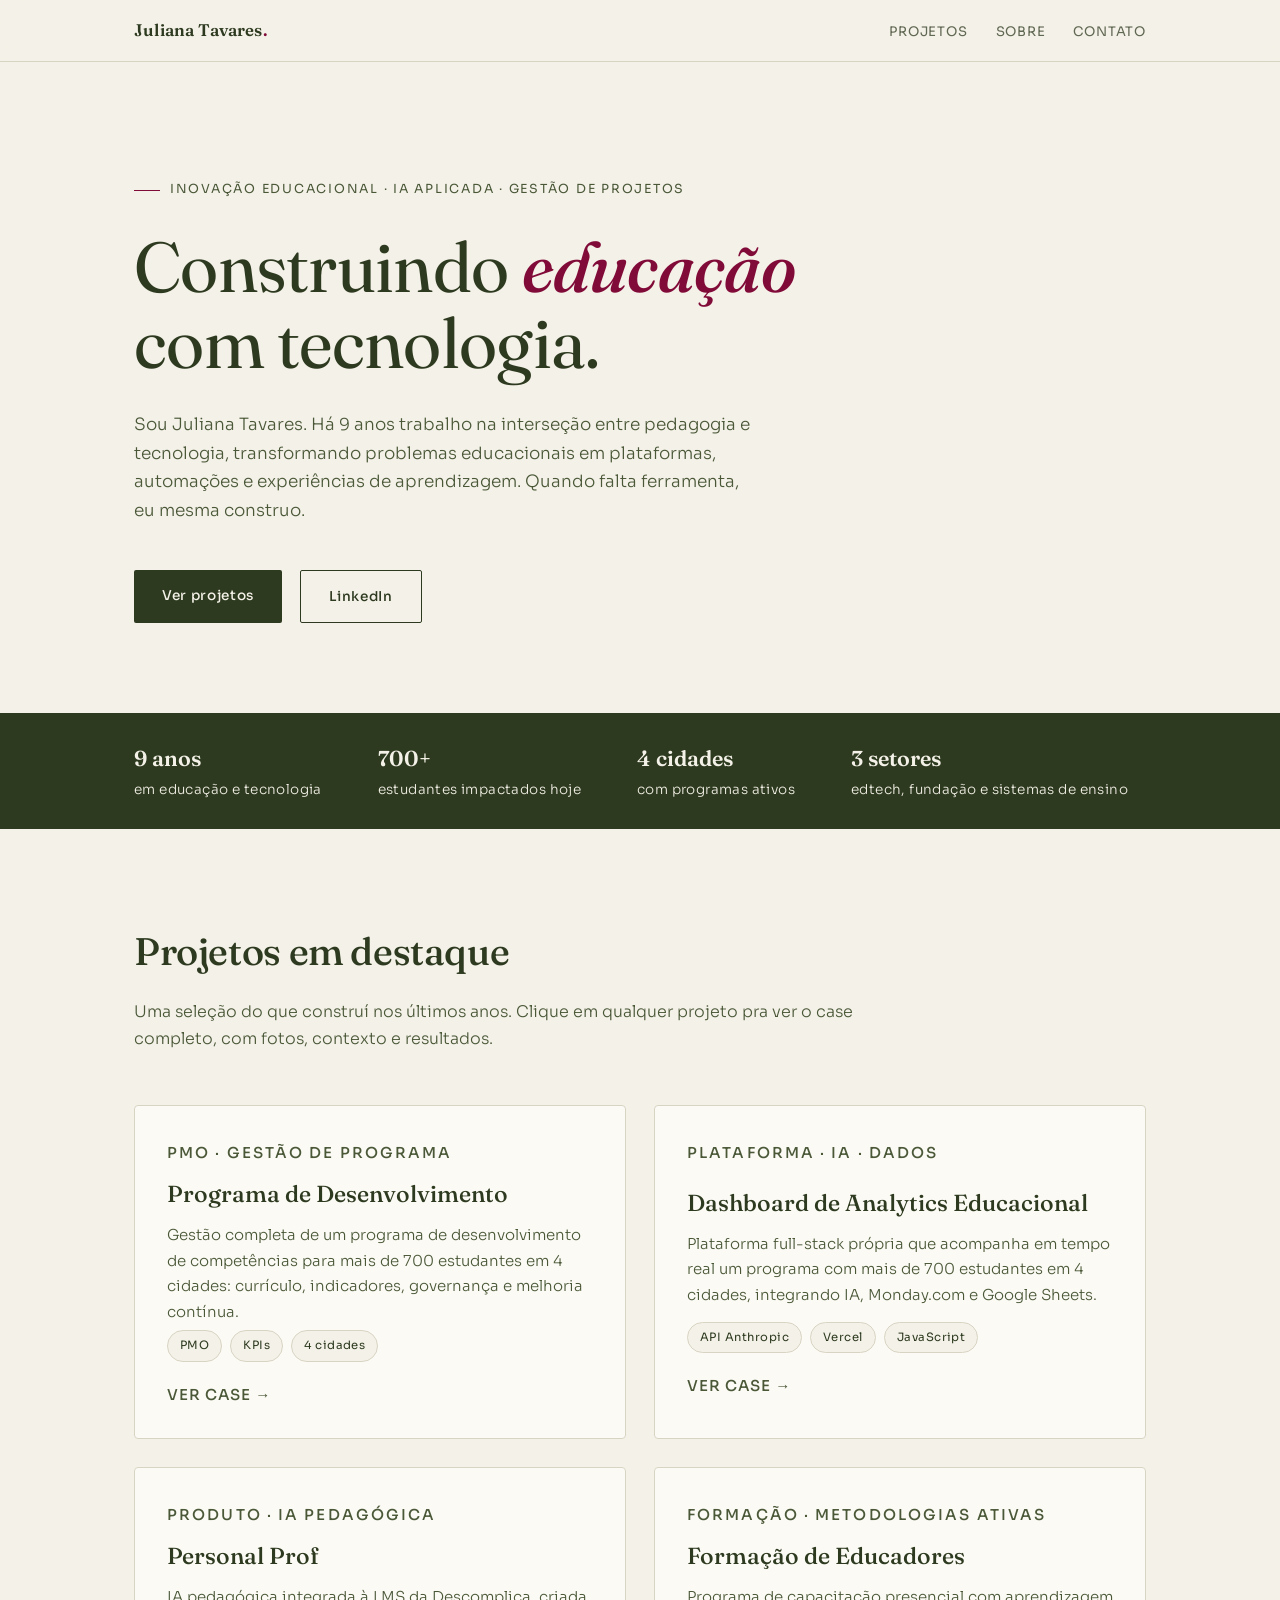
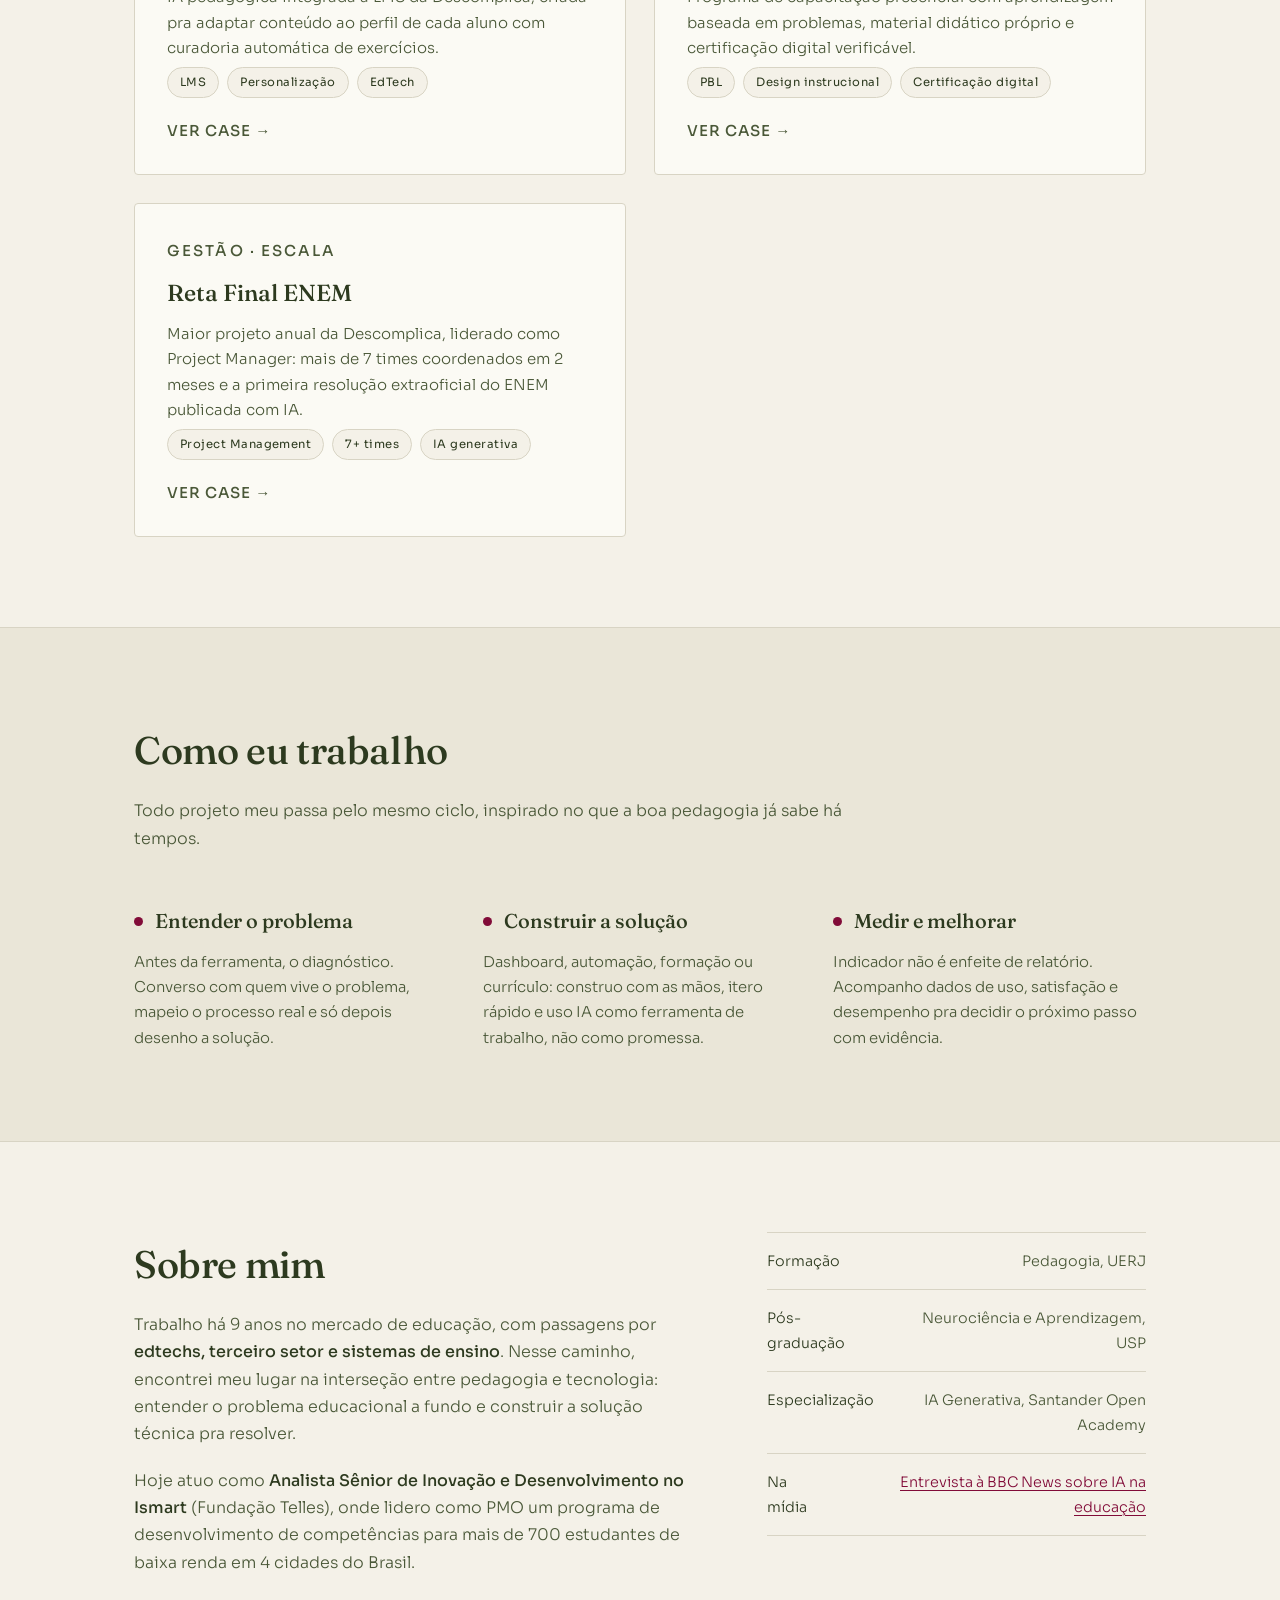
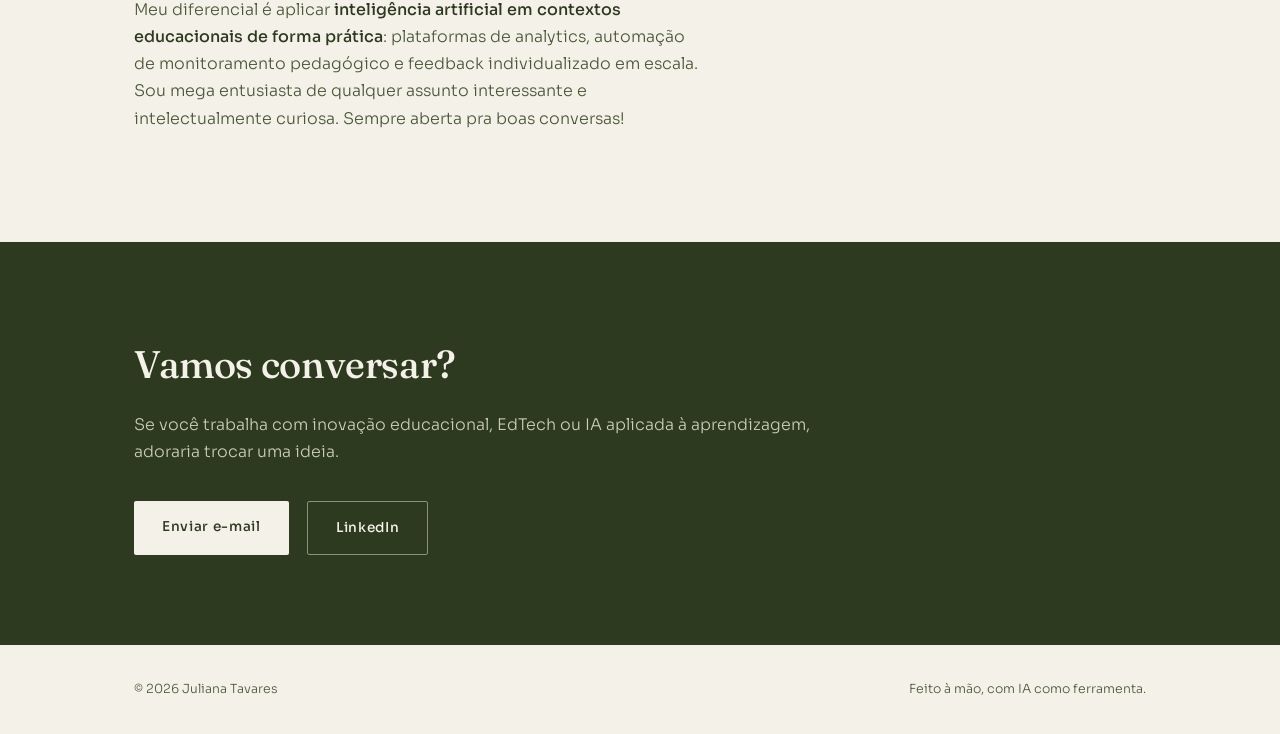
==== index.html @ 23bf73a3 "Create index.html" ====
<!DOCTYPE html>
<html lang="pt-BR">
<head>
<meta charset="UTF-8">
<meta name="viewport" content="width=device-width, initial-scale=1.0">
<title>Juliana Tavares · Construindo educação com tecnologia</title>
<meta name="description" content="Portfólio de Juliana Tavares: inovação educacional, IA aplicada à educação, gestão de projetos e plataformas de aprendizagem.">
<link rel="preconnect" href="https://fonts.googleapis.com">
<link rel="preconnect" href="https://fonts.gstatic.com" crossorigin>
<link href="https://fonts.googleapis.com/css2?family=Fraunces:ital,opsz,wght@0,9..144,300..700;1,9..144,300..700&family=Sora:wght@300;400;500;600&display=swap" rel="stylesheet">
<link rel="stylesheet" href="styles.css">
</head>
<body>

<nav>
  <div class="nav-inner">
    <a class="marca" href="index.html">Juliana Tavares<span>.</span></a>
    <ul class="nav-links">
      <li><a href="projetos.html">Projetos</a></li>
      <li><a href="#sobre">Sobre</a></li>
      <li><a href="#contato">Contato</a></li>
    </ul>
  </div>
</nav>

<header class="hero" id="topo">
  <div class="wrap">
    <p class="eyebrow">Inovação educacional · IA aplicada · Gestão de projetos</p>
    <h1>Construindo <em>educação</em> com tecnologia.</h1>
    <p class="hero-sub">Sou Juliana Tavares. Há 9 anos trabalho na interseção entre pedagogia e tecnologia, transformando problemas educacionais em plataformas, automações e experiências de aprendizagem. Quando falta ferramenta, eu mesma construo.</p>
    <div class="hero-acoes">
      <a class="botao botao-cheio" href="projetos.html">Ver projetos</a>
      <a class="botao botao-borda" href="https://www.linkedin.com/in/julianasousax" target="_blank" rel="noopener">LinkedIn</a>
    </div>
  </div>
</header>

<div class="faixa">
  <div class="faixa-itens">
    <div class="faixa-item"><strong>9 anos</strong>em educação e tecnologia</div>
    <div class="faixa-item"><strong>700+</strong>estudantes impactados hoje</div>
    <div class="faixa-item"><strong>4 cidades</strong>com programas ativos</div>
    <div class="faixa-item"><strong>3 setores</strong>edtech, fundação e sistemas de ensino</div>
  </div>
</div>

<section id="projetos">
  <div class="wrap">
    <h2 class="sec-titulo">Projetos em destaque</h2>
    <p class="sec-sub">Uma seleção do que construí nos últimos anos. Clique em qualquer projeto pra ver o case completo, com fotos, contexto e resultados.</p>

    <div class="projetos">

      <a class="projeto" href="projeto-pdeb.html">
        <p class="projeto-tag">PMO · Gestão de programa</p>
        <h3>Programa de Desenvolvimento</h3>
        <p>Gestão completa de um programa de desenvolvimento de competências para mais de 700 estudantes em 4 cidades: currículo, indicadores, governança e melhoria contínua.</p>
        <div class="projeto-meta">
          <span class="chip">PMO</span><span class="chip">KPIs</span><span class="chip">4 cidades</span>
        </div>
        <p class="ver-case">Ver case</p>
      </a>

      <a class="projeto" href="projeto-dashboard.html">
        <p class="projeto-tag">Plataforma · IA · Dados</p>
        <h3>Dashboard de Analytics Educacional</h3>
        <p>Plataforma full-stack própria que acompanha em tempo real um programa com mais de 700 estudantes em 4 cidades, integrando IA, Monday.com e Google Sheets.</p>
        <div class="projeto-meta">
          <span class="chip">API Anthropic</span><span class="chip">Vercel</span><span class="chip">JavaScript</span>
        </div>
        <p class="ver-case">Ver case</p>
      </a>

      <a class="projeto" href="projeto-personal-prof.html">
        <p class="projeto-tag">Produto · IA pedagógica</p>
        <h3>Personal Prof</h3>
        <p>IA pedagógica integrada à LMS da Descomplica, criada pra adaptar conteúdo ao perfil de cada aluno com curadoria automática de exercícios.</p>
        <div class="projeto-meta">
          <span class="chip">LMS</span><span class="chip">Personalização</span><span class="chip">EdTech</span>
        </div>
        <p class="ver-case">Ver case</p>
      </a>

      <a class="projeto" href="projeto-formacao.html">
        <p class="projeto-tag">Formação · Metodologias ativas</p>
        <h3>Formação de Educadores</h3>
        <p>Programa de capacitação presencial com aprendizagem baseada em problemas, material didático próprio e certificação digital verificável.</p>
        <div class="projeto-meta">
          <span class="chip">PBL</span><span class="chip">Design instrucional</span><span class="chip">Certificação digital</span>
        </div>
        <p class="ver-case">Ver case</p>
      </a>

      <a class="projeto" href="projeto-reta-final.html">
        <p class="projeto-tag">Gestão · Escala</p>
        <h3>Reta Final ENEM</h3>
        <p>Maior projeto anual da Descomplica, liderado como Project Manager: mais de 7 times coordenados em 2 meses e a primeira resolução extraoficial do ENEM publicada com IA.</p>
        <div class="projeto-meta">
          <span class="chip">Project Management</span><span class="chip">7+ times</span><span class="chip">IA generativa</span>
        </div>
        <p class="ver-case">Ver case</p>
      </a>

    </div>
  </div>
</section>

<section class="ciclo">
  <div class="wrap">
    <h2 class="sec-titulo">Como eu trabalho</h2>
    <p class="sec-sub">Todo projeto meu passa pelo mesmo ciclo, inspirado no que a boa pedagogia já sabe há tempos.</p>
    <div class="ciclo-grid">
      <div class="ciclo-item">
        <h3>Entender o problema</h3>
        <p>Antes da ferramenta, o diagnóstico. Converso com quem vive o problema, mapeio o processo real e só depois desenho a solução.</p>
      </div>
      <div class="ciclo-item">
        <h3>Construir a solução</h3>
        <p>Dashboard, automação, formação ou currículo: construo com as mãos, itero rápido e uso IA como ferramenta de trabalho, não como promessa.</p>
      </div>
      <div class="ciclo-item">
        <h3>Medir e melhorar</h3>
        <p>Indicador não é enfeite de relatório. Acompanho dados de uso, satisfação e desempenho pra decidir o próximo passo com evidência.</p>
      </div>
    </div>
  </div>
</section>

<section id="sobre">
  <div class="wrap">
    <div class="sobre-grid">
      <div class="sobre-texto">
        <h2 class="sec-titulo">Sobre mim</h2>
        <p>Trabalho há 9 anos no mercado de educação, com passagens por <strong>edtechs, terceiro setor e sistemas de ensino</strong>. Nesse caminho, encontrei meu lugar na interseção entre pedagogia e tecnologia: entender o problema educacional a fundo e construir a solução técnica pra resolver.</p>
        <p>Hoje atuo como <strong>Analista Sênior de Inovação e Desenvolvimento no Ismart</strong> (Fundação Telles), onde lidero como PMO um programa de desenvolvimento de competências para mais de 700 estudantes de baixa renda em 4 cidades do Brasil.</p>
        <p>Meu diferencial é aplicar <strong>inteligência artificial em contextos educacionais de forma prática</strong>: plataformas de analytics, automação de monitoramento pedagógico e feedback individualizado em escala. Sou mega entusiasta de qualquer assunto interessante e intelectualmente curiosa. Sempre aberta pra boas conversas!</p>
      </div>
      <ul class="sobre-lista">
        <li><span>Formação</span><span>Pedagogia, UERJ</span></li>
        <li><span>Pós-graduação</span><span>Neurociência e Aprendizagem, USP</span></li>
        <li><span>Especialização</span><span>IA Generativa, Santander Open Academy</span></li>
        <li><span>Na mídia</span><span><a href="https://www.bbc.com/portuguese/articles/c1d0p2p91ppo" target="_blank" rel="noopener">Entrevista à BBC News sobre IA na educação</a></span></li>
      </ul>
    </div>
  </div>
</section>

<section class="contato" id="contato">
  <div class="wrap">
    <h2 class="sec-titulo">Vamos conversar?</h2>
    <p class="sec-sub">Se você trabalha com inovação educacional, EdTech ou IA aplicada à aprendizagem, adoraria trocar uma ideia.</p>
    <div class="contato-links">
      <a class="botao botao-cheio" href="mailto:ju.gtsousa@gmail.com">Enviar e-mail</a>
      <a class="botao botao-borda" href="https://www.linkedin.com/in/julianasousax" target="_blank" rel="noopener">LinkedIn</a>
    </div>
  </div>
</section>

<footer>
  <div class="wrap">
    <span>© 2026 Juliana Tavares</span>
    <span>Feito à mão, com IA como ferramenta.</span>
  </div>
</footer>

</body>
</html>
---- styles.css ----
:root{
  --musgo:#2D3A1F;
  --musgo-medio:#4A5838;
  --creme:#F4F1E8;
  --creme-escuro:#EAE6D8;
  --vinho:#810B38;
  --card:#FBFAF4;
  --linha:#D8D4C4;
}
*{margin:0;padding:0;box-sizing:border-box}
html{scroll-behavior:smooth}
@media (prefers-reduced-motion: reduce){
  html{scroll-behavior:auto}
  *,*::before,*::after{animation:none!important;transition:none!important}
}
body{
  background:var(--creme);
  color:var(--musgo);
  font-family:'Sora',sans-serif;
  font-weight:300;
  line-height:1.7;
  font-size:1rem;
}
::selection{background:var(--musgo);color:var(--creme)}
a{color:inherit}
a:focus-visible,button:focus-visible{outline:2px solid var(--vinho);outline-offset:3px;border-radius:2px}
.wrap{max-width:1060px;margin:0 auto;padding:0 24px}

/* ---------- NAV ---------- */
nav{
  position:sticky;top:0;z-index:10;
  background:color-mix(in srgb, var(--creme) 88%, transparent);
  backdrop-filter:blur(8px);
  border-bottom:1px solid var(--linha);
}
.nav-inner{display:flex;justify-content:space-between;align-items:center;padding:16px 24px;max-width:1060px;margin:0 auto}
.marca{font-family:'Fraunces',serif;font-weight:600;font-size:1.05rem;text-decoration:none;letter-spacing:.01em}
.marca span{color:var(--vinho)}
.nav-links{display:flex;gap:28px;list-style:none}
.nav-links a{text-decoration:none;font-size:.82rem;font-weight:400;letter-spacing:.06em;text-transform:uppercase;opacity:.75;transition:opacity .2s}
.nav-links a:hover,.nav-links a[aria-current]{opacity:1}
@media(max-width:640px){.nav-links{gap:16px}.nav-links a{font-size:.72rem}}

/* ---------- HERO ---------- */
header.hero{padding:110px 0 90px}
header.hero-curto{padding:80px 0 60px}
.eyebrow{
  display:inline-flex;align-items:center;gap:10px;
  font-size:.78rem;letter-spacing:.14em;text-transform:uppercase;font-weight:400;
  margin-bottom:28px;color:var(--musgo-medio);
}
.eyebrow::before{content:"";width:26px;height:1px;background:var(--vinho)}
h1{
  font-family:'Fraunces',serif;
  font-weight:400;
  font-size:clamp(2.4rem,6vw,4.4rem);
  line-height:1.08;
  letter-spacing:-.01em;
  max-width:16ch;
}
h1 em{font-style:italic;font-weight:500;color:var(--vinho)}
h1.titulo-pagina{font-size:clamp(2rem,5vw,3.4rem)}
.hero-sub{margin-top:30px;max-width:52ch;font-size:1.06rem;color:var(--musgo-medio)}
.hero-acoes{margin-top:44px;display:flex;gap:18px;flex-wrap:wrap}
.botao{
  display:inline-block;text-decoration:none;
  font-size:.85rem;font-weight:500;letter-spacing:.05em;
  padding:14px 28px;border-radius:2px;
  transition:transform .18s ease, background .18s ease;
}
.botao:hover{transform:translateY(-2px)}
.botao-cheio{background:var(--musgo);color:var(--creme)}
.botao-cheio:hover{background:#38471f}
.botao-borda{border:1px solid var(--musgo);color:var(--musgo)}
.botao-borda:hover{background:var(--creme-escuro)}

/* ---------- FAIXA ---------- */
.faixa{background:var(--musgo);color:var(--creme);padding:20px 0;overflow:hidden}
.faixa-itens{display:flex;flex-wrap:wrap;justify-content:space-between;max-width:1060px;margin:0 auto;padding:0 24px}
.faixa-item{padding:8px 18px 8px 0;font-size:.85rem;letter-spacing:.03em}
.faixa-item strong{font-family:'Fraunces',serif;font-weight:600;font-size:1.35rem;display:block;letter-spacing:0}

/* ---------- SEÇÕES ---------- */
section{padding:90px 0}
.sec-titulo{
  font-family:'Fraunces',serif;font-weight:500;
  font-size:clamp(1.7rem,3.5vw,2.4rem);
  margin-bottom:14px;letter-spacing:-.01em;
}
.sec-sub{color:var(--musgo-medio);max-width:60ch;margin-bottom:52px}

/* ---------- CARDS DE PROJETO ---------- */
.projetos{display:grid;grid-template-columns:1fr 1fr;gap:28px}
@media(max-width:800px){.projetos{grid-template-columns:1fr}}
a.projeto{text-decoration:none}
.projeto{
  background:var(--card);
  border:1px solid var(--linha);
  border-radius:4px;
  padding:34px 32px 30px;
  display:flex;flex-direction:column;
  transition:transform .18s ease, box-shadow .18s ease;
}
.projeto:hover{transform:translateY(-4px);box-shadow:0 14px 34px rgba(45,58,31,.10)}
.projeto-tag{font-size:.7rem;letter-spacing:.14em;text-transform:uppercase;font-weight:500;color:var(--vinho);margin-bottom:14px}
.projeto h3{font-family:'Fraunces',serif;font-weight:500;font-size:1.45rem;line-height:1.25;margin-bottom:14px}
.projeto p{font-size:.94rem;color:var(--musgo-medio);flex-grow:1}
.projeto-foto{
  margin:22px -32px;
  background:var(--creme-escuro);
  border-top:1px solid var(--linha);
  border-bottom:1px solid var(--linha);
  aspect-ratio:16/8.5;
  display:flex;align-items:center;justify-content:center;
  font-size:.78rem;color:var(--musgo-medio);letter-spacing:.05em;
  overflow:hidden;
}
.projeto-foto img{width:100%;height:100%;object-fit:cover;display:block}
.projeto-meta{display:flex;flex-wrap:wrap;gap:8px;margin-top:6px}
.chip{
  font-size:.72rem;font-weight:400;letter-spacing:.04em;
  border:1px solid var(--linha);
  padding:5px 12px;border-radius:100px;
  background:var(--creme);
}
.ver-case{
  margin-top:20px;font-size:.82rem;font-weight:500;letter-spacing:.06em;
  text-transform:uppercase;color:var(--vinho);
}
.ver-case::after{content:" →"}

/* ---------- PÁGINA DE PROJETO (CASE) ---------- */
.case-meta{
  display:flex;flex-wrap:wrap;gap:0;
  border-top:1px solid var(--linha);border-bottom:1px solid var(--linha);
  margin-top:48px;
}
.case-meta div{
  flex:1;min-width:180px;padding:20px 24px 20px 0;
  font-size:.9rem;color:var(--musgo-medio);
}
.case-meta div strong{
  display:block;font-size:.7rem;letter-spacing:.14em;text-transform:uppercase;
  color:var(--vinho);font-weight:500;margin-bottom:6px;
}
.case-corpo{padding:70px 0}
.case-secao{margin-bottom:64px}
.case-secao h2{
  font-family:'Fraunces',serif;font-weight:500;font-size:1.6rem;
  margin-bottom:18px;display:flex;align-items:baseline;gap:14px;
}
.case-secao h2::before{
  content:"";width:9px;height:9px;border-radius:50%;
  background:var(--vinho);flex-shrink:0;transform:translateY(-3px);
}
.case-secao p{max-width:68ch;color:var(--musgo-medio);margin-bottom:16px}
.case-secao p strong{color:var(--musgo);font-weight:500}
.case-secao ul{max-width:68ch;color:var(--musgo-medio);padding-left:22px;margin-bottom:16px}
.case-secao li{margin-bottom:8px}

.galeria{display:grid;grid-template-columns:1fr 1fr;gap:20px;margin:28px 0 8px}
@media(max-width:700px){.galeria{grid-template-columns:1fr}}
.galeria-cheia{grid-template-columns:1fr}
.foto{
  background:var(--creme-escuro);
  border:1px solid var(--linha);border-radius:4px;
  aspect-ratio:16/9;
  display:flex;align-items:center;justify-content:center;
  font-size:.78rem;color:var(--musgo-medio);letter-spacing:.05em;
  overflow:hidden;
}
.foto img{width:100%;height:100%;object-fit:cover;display:block}
.legenda{font-size:.8rem;color:var(--musgo-medio);margin-top:-2px;margin-bottom:24px}

.resultados{display:grid;grid-template-columns:repeat(auto-fit,minmax(180px,1fr));gap:20px;margin-top:28px}
.resultado{
  background:var(--card);border:1px solid var(--linha);border-radius:4px;
  padding:24px;
}
.resultado strong{
  font-family:'Fraunces',serif;font-weight:600;font-size:1.8rem;
  display:block;line-height:1.1;margin-bottom:8px;color:var(--musgo);
}
.resultado span{font-size:.84rem;color:var(--musgo-medio)}

.proximo{
  border-top:1px solid var(--linha);
  padding:50px 0 80px;
}
.proximo a{
  text-decoration:none;display:block;max-width:1060px;margin:0 auto;padding:0 24px;
}
.proximo .rotulo{display:block;font-size:.72rem;letter-spacing:.14em;text-transform:uppercase;color:var(--vinho);font-weight:500}
.proximo .nome{
  font-family:'Fraunces',serif;font-weight:500;
  font-size:clamp(1.5rem,3.5vw,2.3rem);margin-top:8px;
  transition:transform .18s ease;display:inline-block;
}
.proximo a:hover .nome{transform:translateX(8px)}
.proximo .nome::after{content:" →";color:var(--vinho)}

/* ---------- SOBRE / CONTATO / FOOTER ---------- */
.ciclo{background:var(--creme-escuro);border-top:1px solid var(--linha);border-bottom:1px solid var(--linha)}
.ciclo-grid{display:grid;grid-template-columns:1fr 1fr 1fr;gap:36px}
@media(max-width:800px){.ciclo-grid{grid-template-columns:1fr}}
.ciclo-item h3{
  font-family:'Fraunces',serif;font-weight:500;font-size:1.25rem;margin-bottom:12px;
  display:flex;align-items:baseline;gap:12px;
}
.ciclo-item h3::before{
  content:"";width:9px;height:9px;border-radius:50%;
  background:var(--vinho);flex-shrink:0;transform:translateY(-2px);
}
.ciclo-item p{font-size:.93rem;color:var(--musgo-medio)}

.sobre-grid{display:grid;grid-template-columns:1.2fr .8fr;gap:64px;align-items:start}
@media(max-width:800px){.sobre-grid{grid-template-columns:1fr;gap:40px}}
.sobre-texto p{margin-bottom:20px;color:var(--musgo-medio)}
.sobre-texto p strong{color:var(--musgo);font-weight:500}
.sobre-lista{list-style:none;border-top:1px solid var(--linha)}
.sobre-lista li{
  padding:16px 0;border-bottom:1px solid var(--linha);
  font-size:.9rem;display:flex;justify-content:space-between;gap:16px;
}
.sobre-lista li span:last-child{color:var(--musgo-medio);text-align:right}
.sobre-lista a{color:var(--vinho);text-decoration-thickness:1px;text-underline-offset:3px}

.contato{background:var(--musgo);color:var(--creme)}
.contato .sec-titulo{color:var(--creme)}
.contato .sec-sub{color:#C9CDB8;margin-bottom:36px}
.contato-links{display:flex;gap:18px;flex-wrap:wrap}
.contato .botao-cheio{background:var(--creme);color:var(--musgo)}
.contato .botao-cheio:hover{background:#fff}
.contato .botao-borda{border-color:#8A9377;color:var(--creme)}
.contato .botao-borda:hover{background:rgba(244,241,232,.08)}

footer{padding:34px 0;font-size:.78rem;color:var(--musgo-medio)}
footer .wrap{display:flex;justify-content:space-between;flex-wrap:wrap;gap:10px}
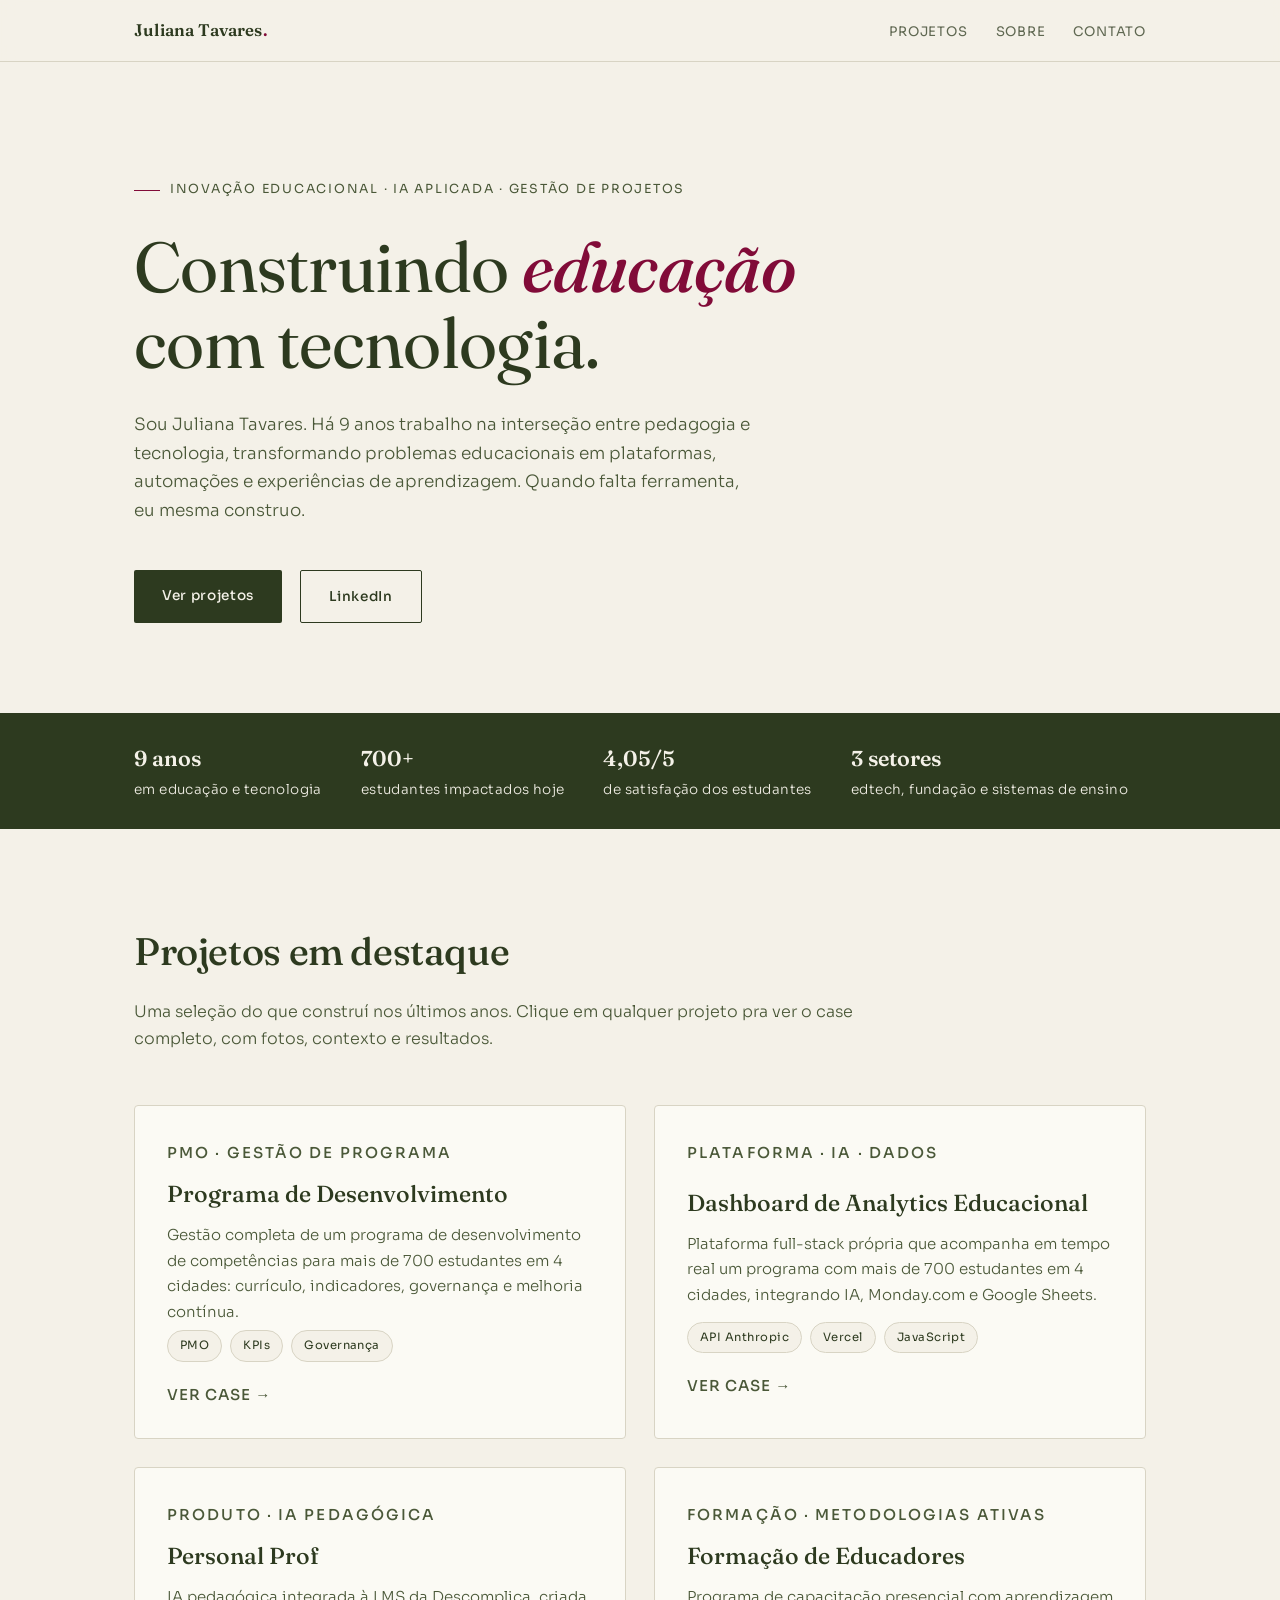
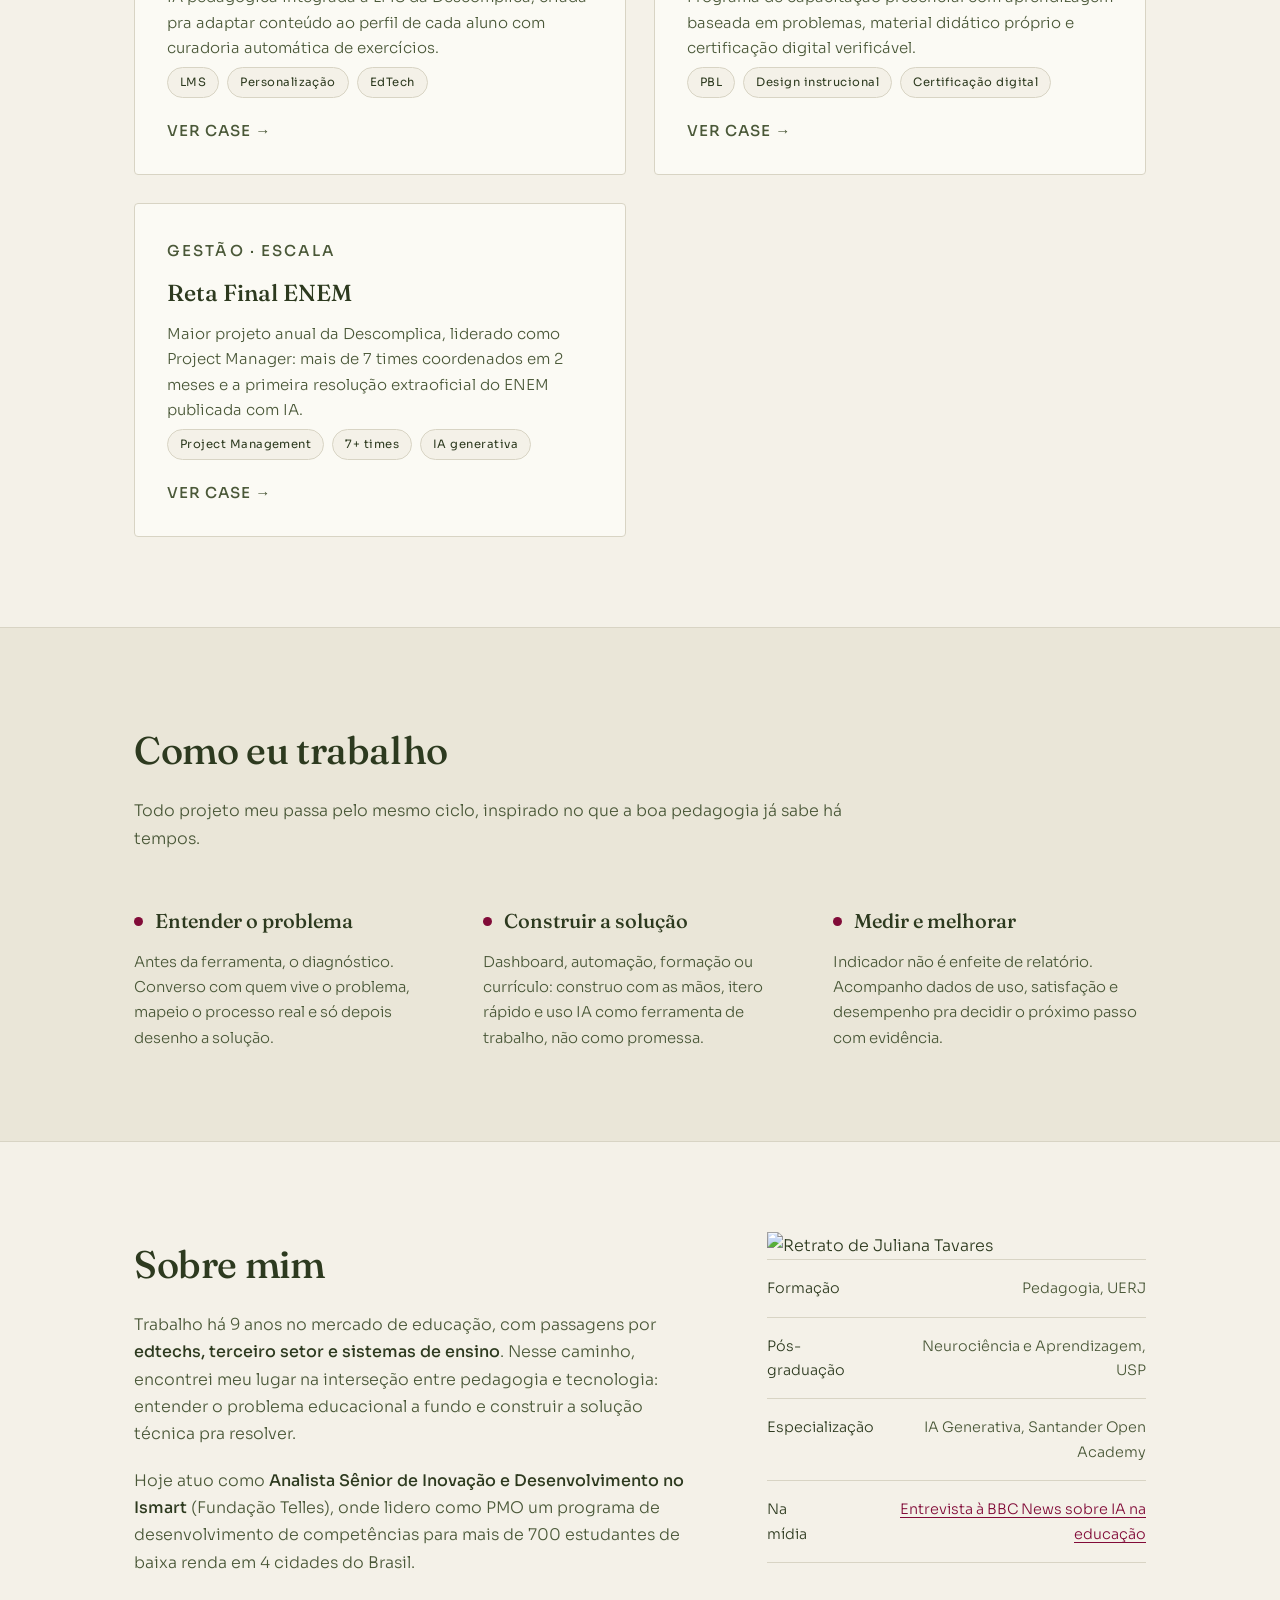
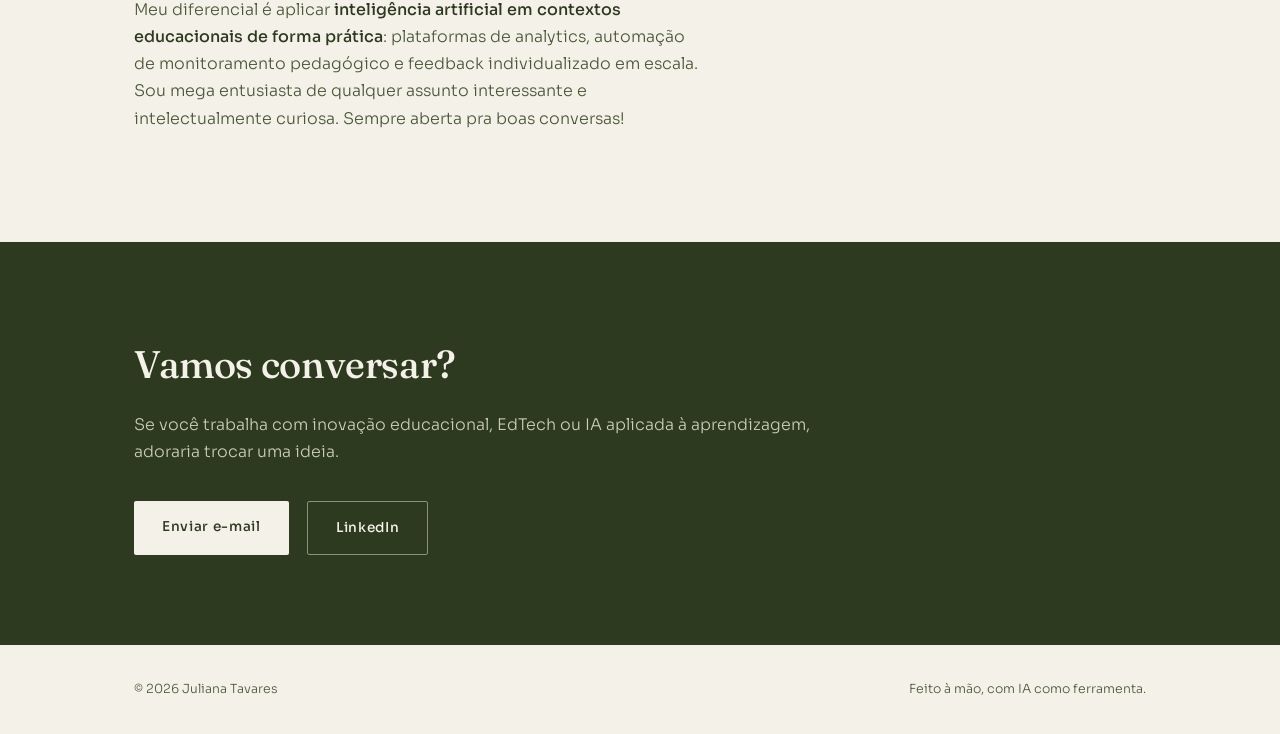
==== commit 8693eeea: "Update index.html" ====
--- a/index.html
+++ b/index.html
@@ -39,7 +39,7 @@
   <div class="faixa-itens">
     <div class="faixa-item"><strong>9 anos</strong>em educação e tecnologia</div>
     <div class="faixa-item"><strong>700+</strong>estudantes impactados hoje</div>
-    <div class="faixa-item"><strong>4 cidades</strong>com programas ativos</div>
+    <div class="faixa-item"><strong>4,05/5</strong>de satisfação dos estudantes</div>
     <div class="faixa-item"><strong>3 setores</strong>edtech, fundação e sistemas de ensino</div>
   </div>
 </div>
@@ -56,7 +56,7 @@
         <h3>Programa de Desenvolvimento</h3>
         <p>Gestão completa de um programa de desenvolvimento de competências para mais de 700 estudantes em 4 cidades: currículo, indicadores, governança e melhoria contínua.</p>
         <div class="projeto-meta">
-          <span class="chip">PMO</span><span class="chip">KPIs</span><span class="chip">4 cidades</span>
+          <span class="chip">PMO</span><span class="chip">KPIs</span><span class="chip">Governança</span>
         </div>
         <p class="ver-case">Ver case</p>
       </a>
@@ -135,12 +135,15 @@
         <p>Hoje atuo como <strong>Analista Sênior de Inovação e Desenvolvimento no Ismart</strong> (Fundação Telles), onde lidero como PMO um programa de desenvolvimento de competências para mais de 700 estudantes de baixa renda em 4 cidades do Brasil.</p>
         <p>Meu diferencial é aplicar <strong>inteligência artificial em contextos educacionais de forma prática</strong>: plataformas de analytics, automação de monitoramento pedagógico e feedback individualizado em escala. Sou mega entusiasta de qualquer assunto interessante e intelectualmente curiosa. Sempre aberta pra boas conversas!</p>
       </div>
+      <div>
+        <img class="sobre-foto" src="fotos/juliana.png" alt="Retrato de Juliana Tavares">
       <ul class="sobre-lista">
         <li><span>Formação</span><span>Pedagogia, UERJ</span></li>
         <li><span>Pós-graduação</span><span>Neurociência e Aprendizagem, USP</span></li>
         <li><span>Especialização</span><span>IA Generativa, Santander Open Academy</span></li>
         <li><span>Na mídia</span><span><a href="https://www.bbc.com/portuguese/articles/c1d0p2p91ppo" target="_blank" rel="noopener">Entrevista à BBC News sobre IA na educação</a></span></li>
       </ul>
+      </div>
     </div>
   </div>
 </section>
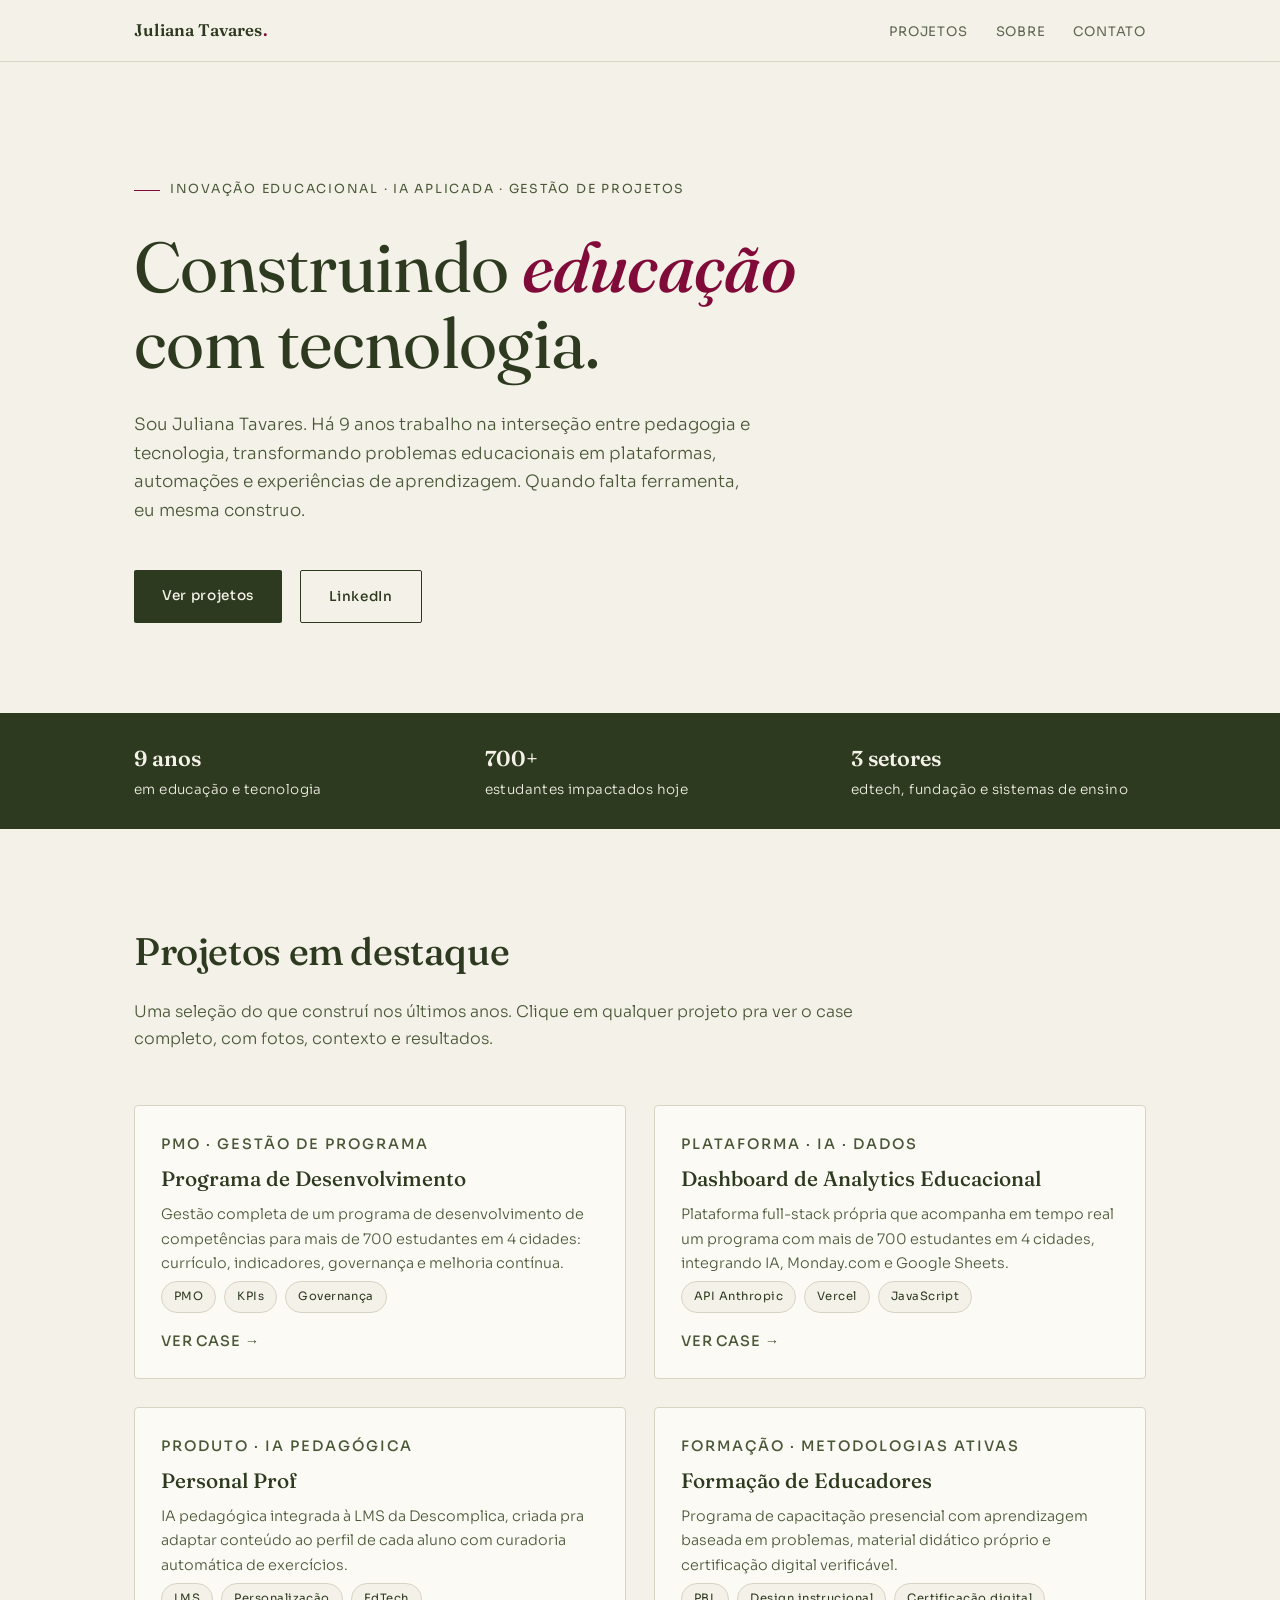
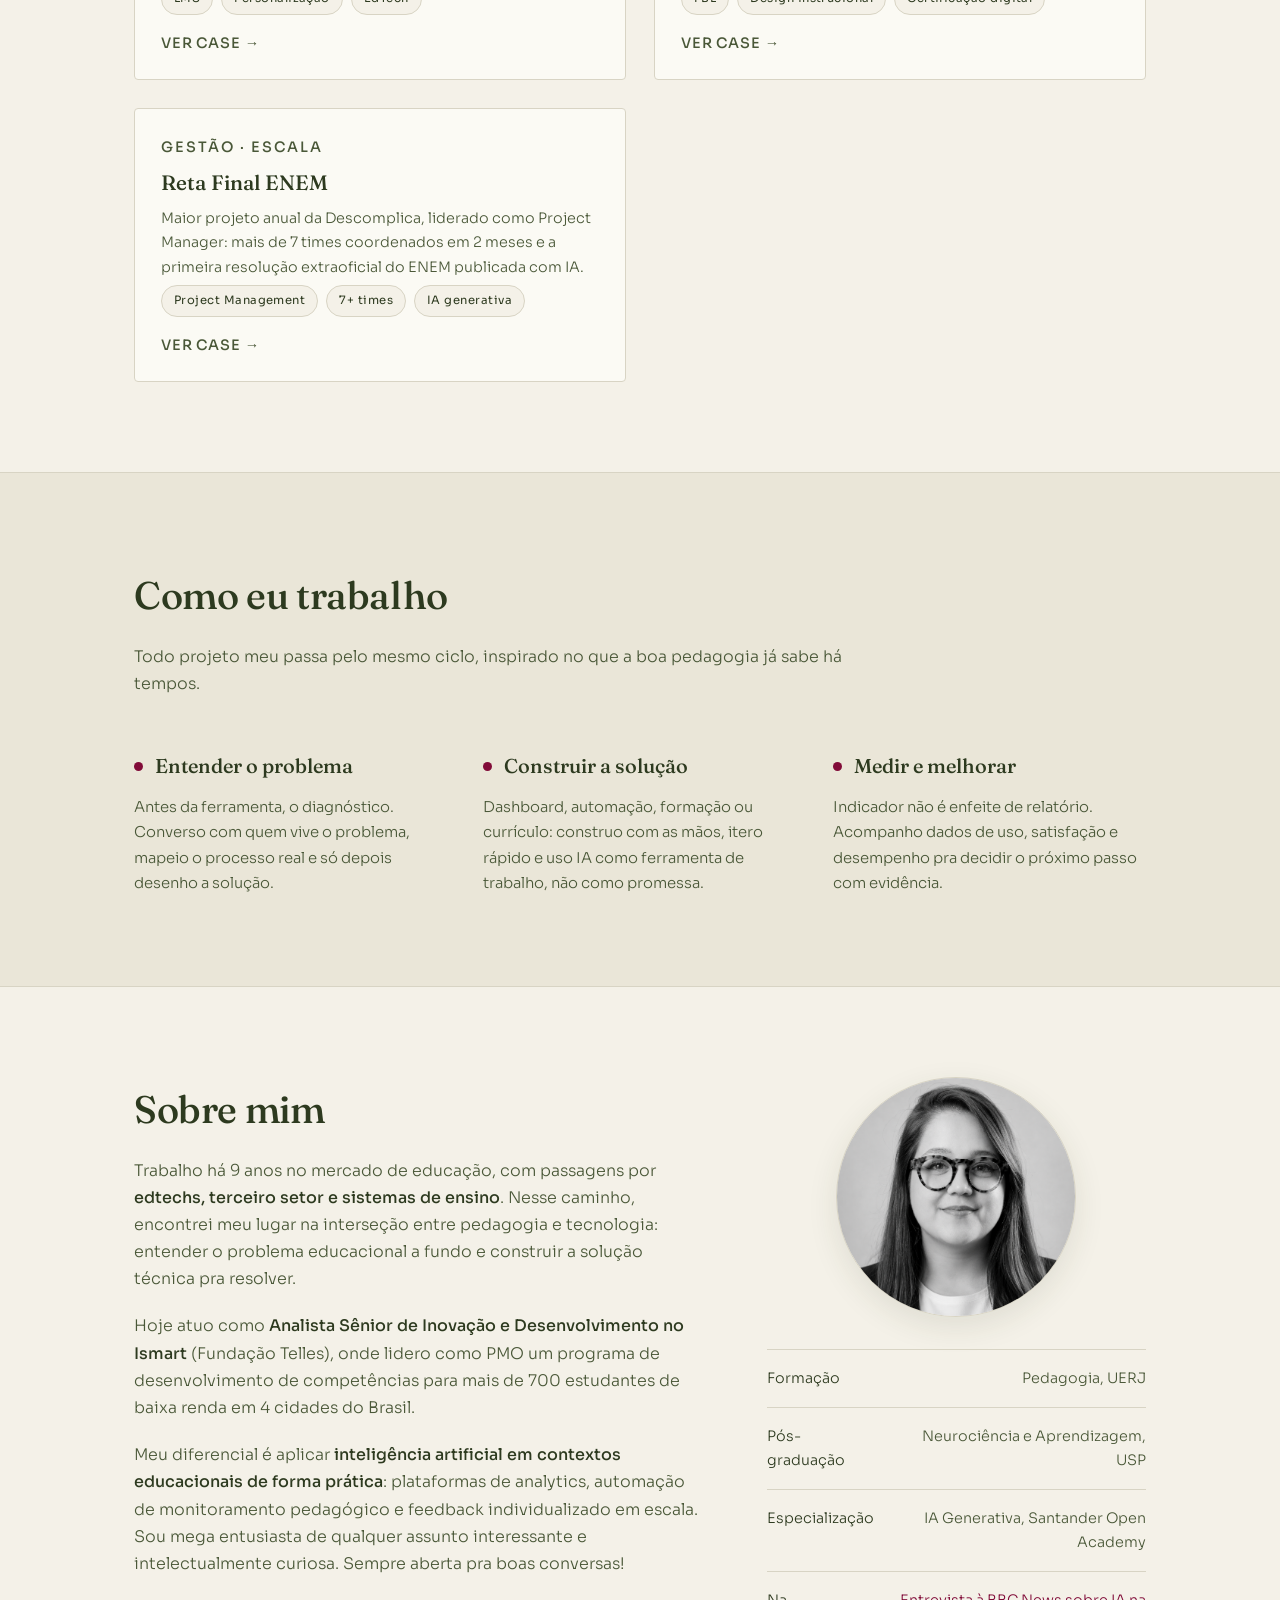
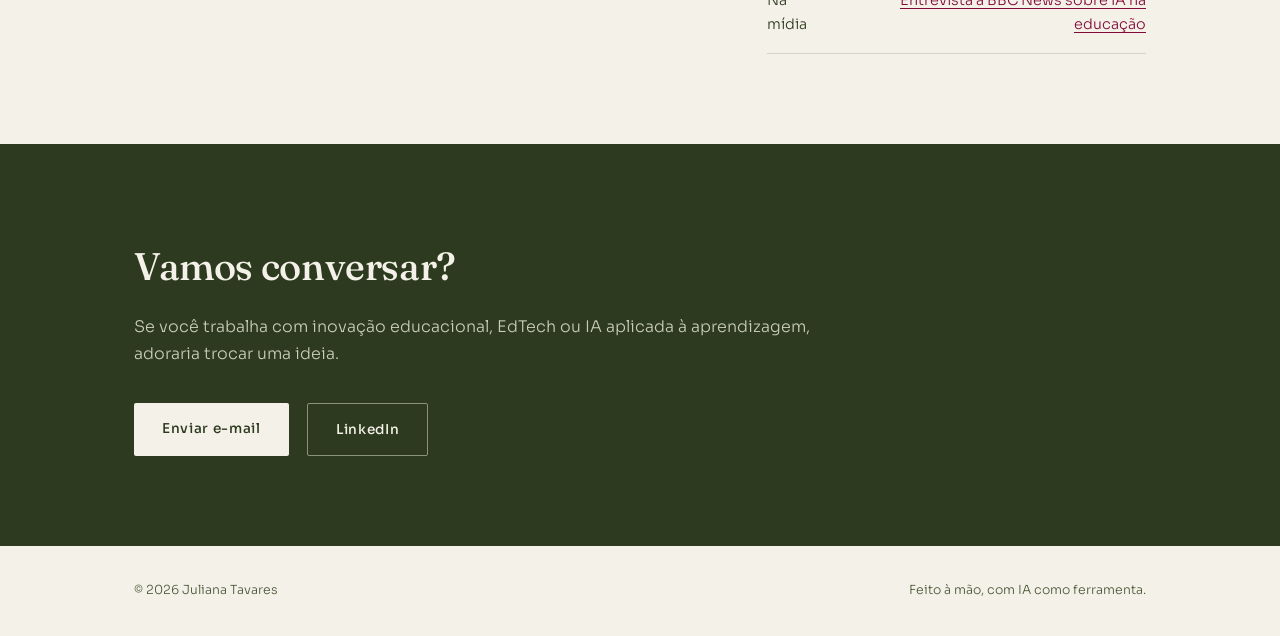
==== commit 009571c9: "Update index.html" ====
--- a/index.html
+++ b/index.html
@@ -39,7 +39,6 @@
   <div class="faixa-itens">
     <div class="faixa-item"><strong>9 anos</strong>em educação e tecnologia</div>
     <div class="faixa-item"><strong>700+</strong>estudantes impactados hoje</div>
-    <div class="faixa-item"><strong>4,05/5</strong>de satisfação dos estudantes</div>
     <div class="faixa-item"><strong>3 setores</strong>edtech, fundação e sistemas de ensino</div>
   </div>
 </div>
--- a/styles.css
+++ b/styles.css
@@ -97,16 +97,16 @@
   background:var(--card);
   border:1px solid var(--linha);
   border-radius:4px;
-  padding:34px 32px 30px;
+  padding:26px 26px 24px;
   display:flex;flex-direction:column;
   transition:transform .18s ease, box-shadow .18s ease;
 }
 .projeto:hover{transform:translateY(-4px);box-shadow:0 14px 34px rgba(45,58,31,.10)}
-.projeto-tag{font-size:.7rem;letter-spacing:.14em;text-transform:uppercase;font-weight:500;color:var(--vinho);margin-bottom:14px}
-.projeto h3{font-family:'Fraunces',serif;font-weight:500;font-size:1.45rem;line-height:1.25;margin-bottom:14px}
-.projeto p{font-size:.94rem;color:var(--musgo-medio);flex-grow:1}
+.projeto-tag{font-size:.68rem;letter-spacing:.14em;text-transform:uppercase;font-weight:500;color:var(--vinho);margin-bottom:10px}
+.projeto h3{font-family:'Fraunces',serif;font-weight:500;font-size:1.3rem;line-height:1.25;margin-bottom:10px}
+.projeto p{font-size:.9rem;color:var(--musgo-medio);flex-grow:1}
 .projeto-foto{
-  margin:22px -32px;
+  margin:18px -26px;
   background:var(--creme-escuro);
   border-top:1px solid var(--linha);
   border-bottom:1px solid var(--linha);
@@ -124,7 +124,7 @@
   background:var(--creme);
 }
 .ver-case{
-  margin-top:20px;font-size:.82rem;font-weight:500;letter-spacing:.06em;
+  margin-top:16px;font-size:.82rem;font-weight:500;letter-spacing:.06em;
   text-transform:uppercase;color:var(--vinho);
 }
 .ver-case::after{content:" →"}
@@ -236,3 +236,12 @@
 
 footer{padding:34px 0;font-size:.78rem;color:var(--musgo-medio)}
 footer .wrap{display:flex;justify-content:space-between;flex-wrap:wrap;gap:10px}
+
+/* ---------- FOTO SOBRE ---------- */
+.sobre-foto{
+  width:240px;height:240px;
+  object-fit:cover;object-position:center 20%;
+  border-radius:50%;border:1px solid var(--linha);
+  margin:0 auto 32px;display:block;
+  box-shadow:0 10px 30px rgba(45,58,31,.10);
+}
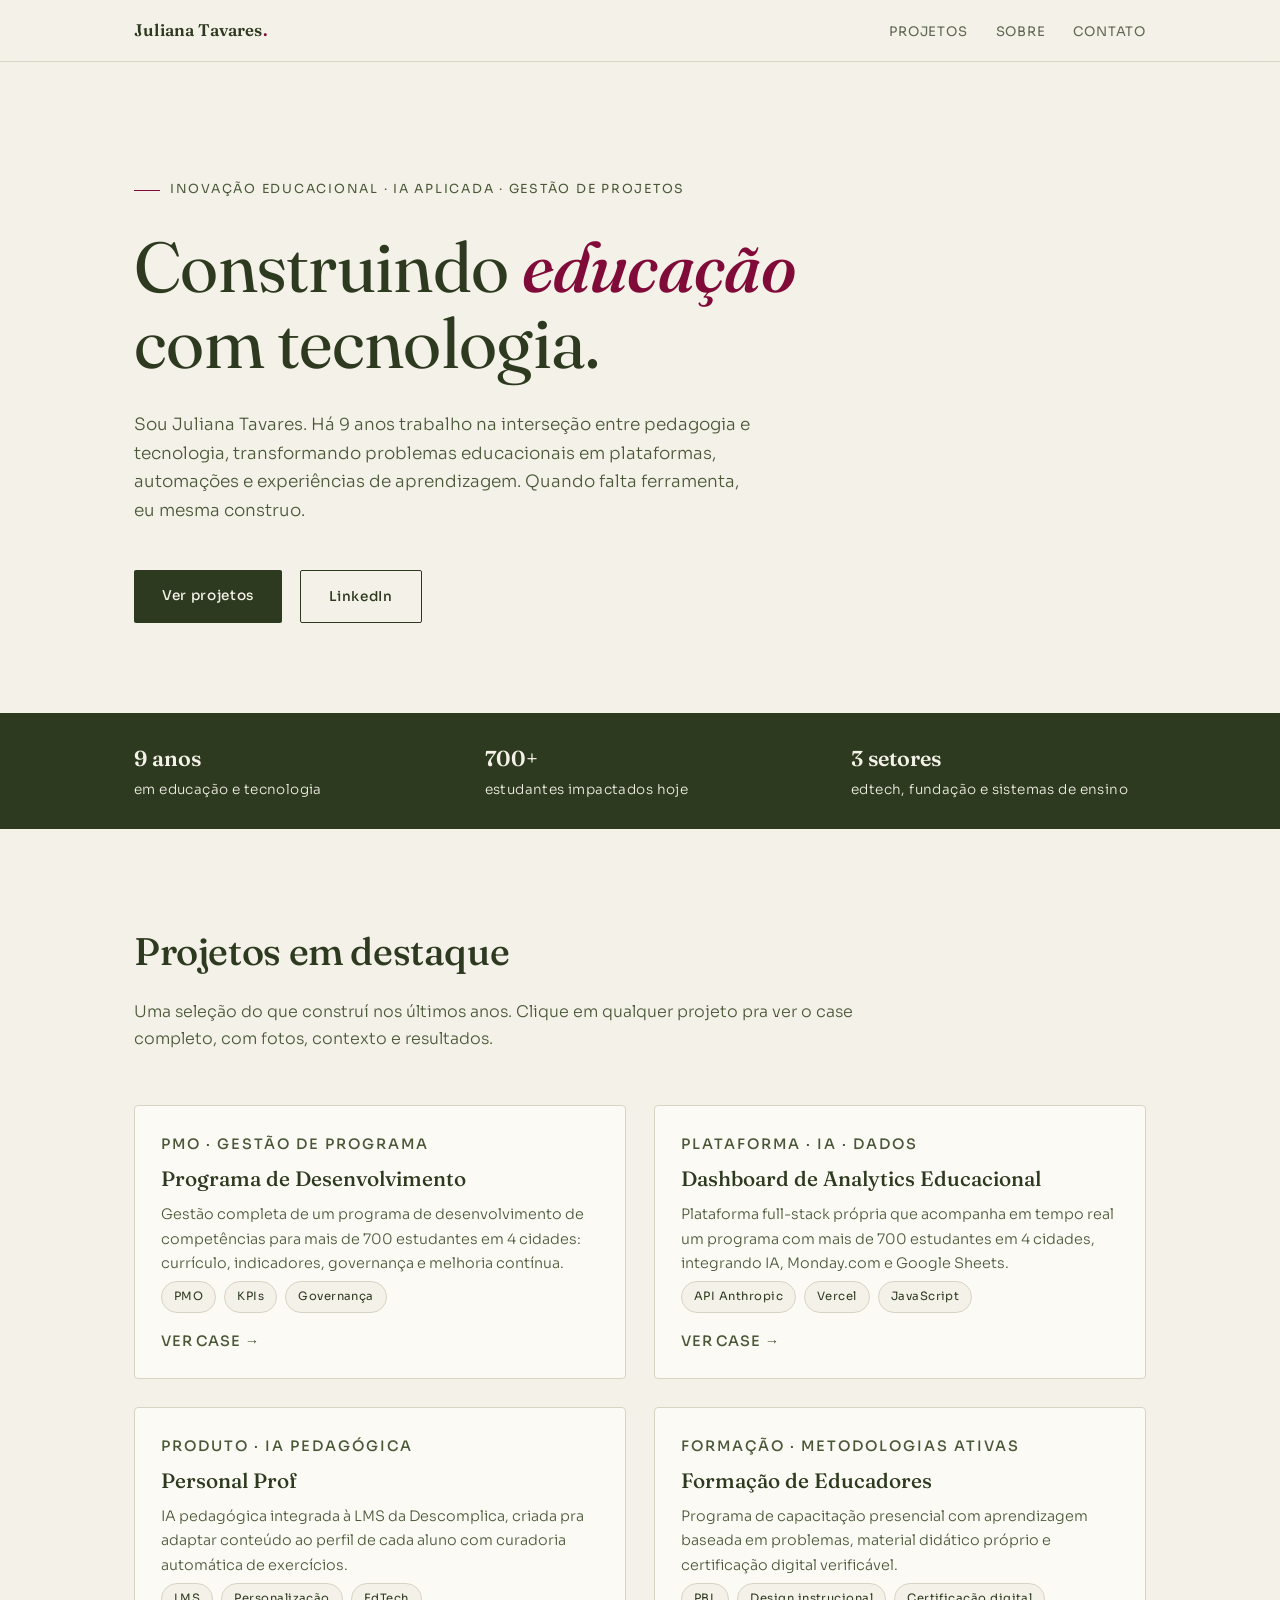
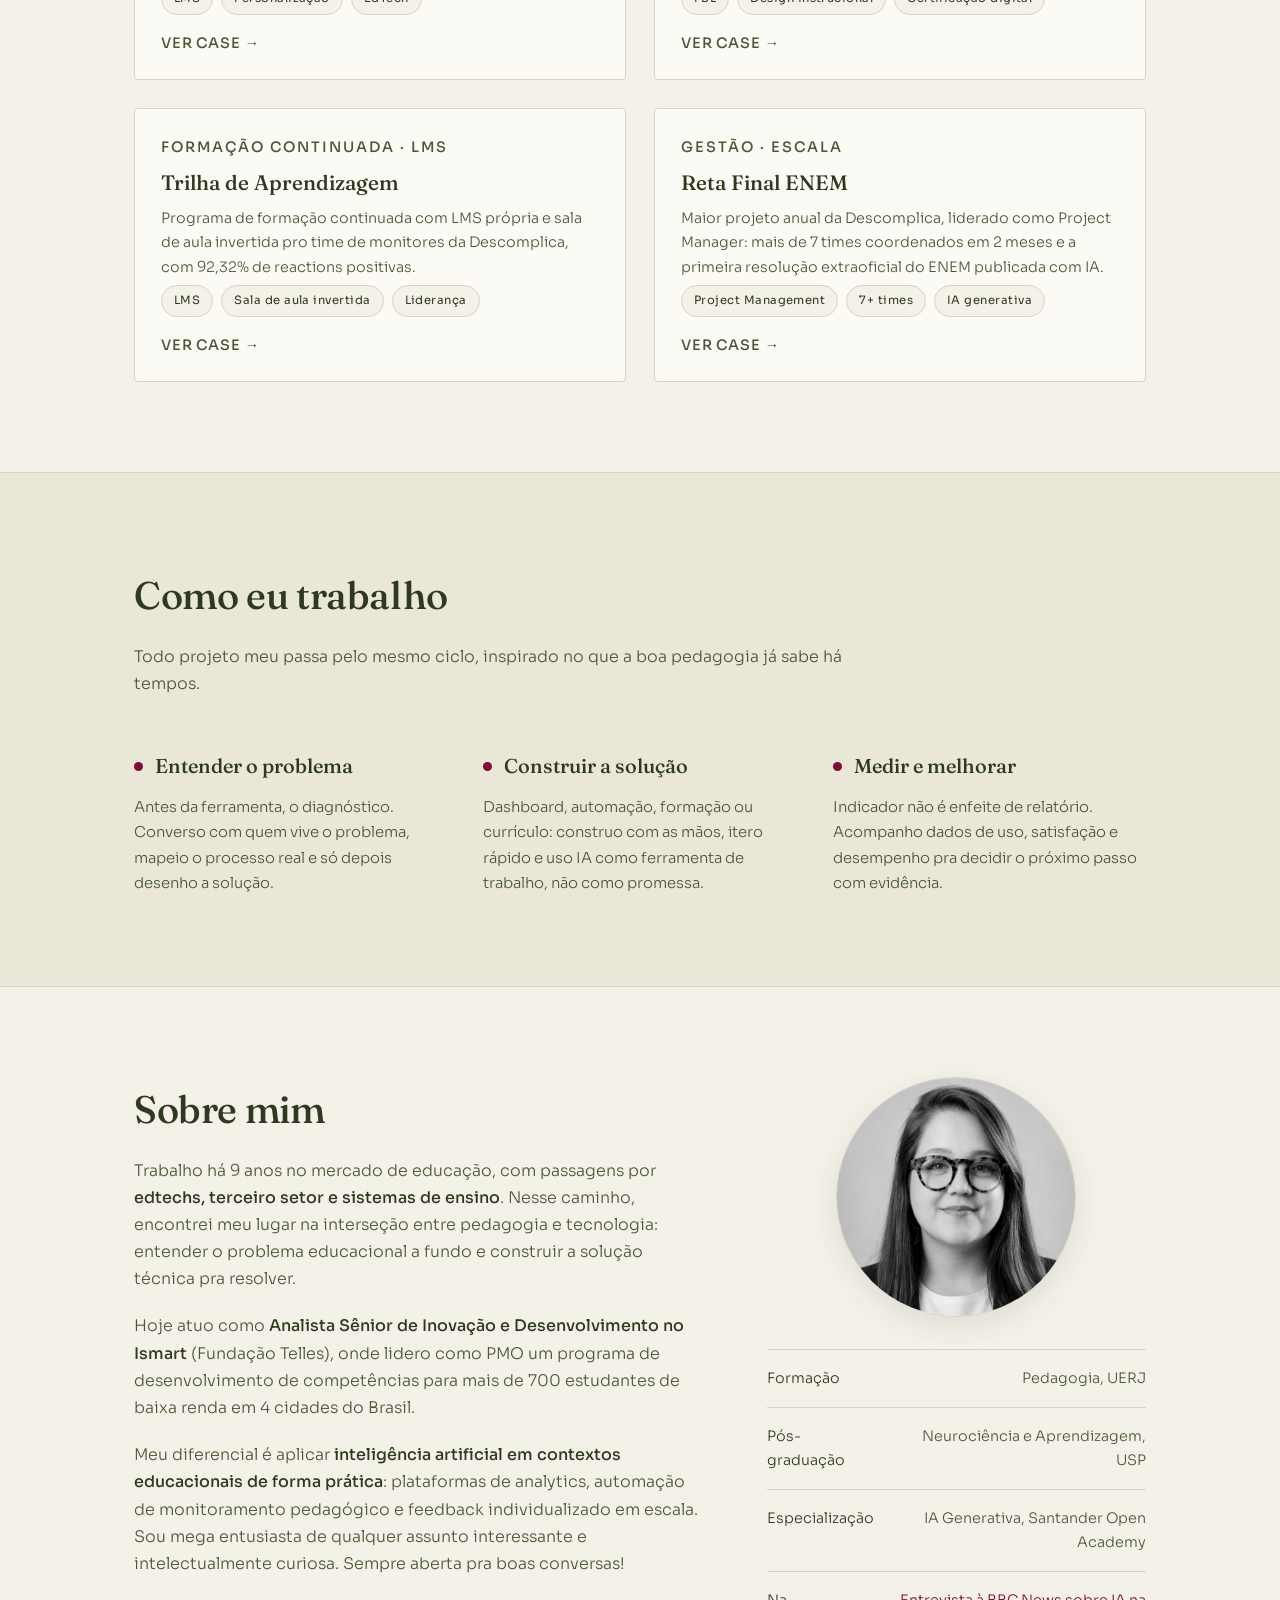
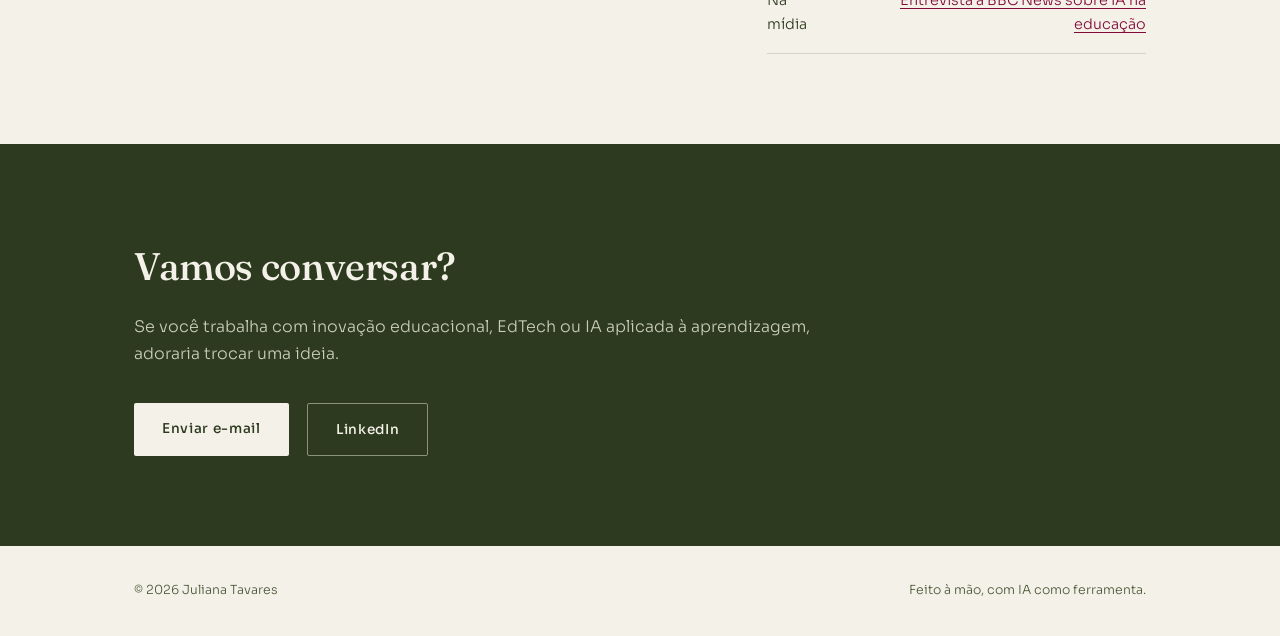
==== commit 608c309b: "Update index.html" ====
--- a/index.html
+++ b/index.html
@@ -90,6 +90,16 @@
         <p class="ver-case">Ver case</p>
       </a>
 
+      <a class="projeto" href="projeto-trilha.html">
+        <p class="projeto-tag">Formação continuada · LMS</p>
+        <h3>Trilha de Aprendizagem</h3>
+        <p>Programa de formação continuada com LMS própria e sala de aula invertida pro time de monitores da Descomplica, com 92,32% de reactions positivas.</p>
+        <div class="projeto-meta">
+          <span class="chip">LMS</span><span class="chip">Sala de aula invertida</span><span class="chip">Liderança</span>
+        </div>
+        <p class="ver-case">Ver case</p>
+      </a>
+
       <a class="projeto" href="projeto-reta-final.html">
         <p class="projeto-tag">Gestão · Escala</p>
         <h3>Reta Final ENEM</h3>
--- a/styles.css
+++ b/styles.css
@@ -158,19 +158,27 @@
 .case-secao ul{max-width:68ch;color:var(--musgo-medio);padding-left:22px;margin-bottom:16px}
 .case-secao li{margin-bottom:8px}
 
-.galeria{display:grid;grid-template-columns:1fr 1fr;gap:20px;margin:28px 0 8px}
+.galeria{display:grid;grid-template-columns:1fr 1fr;gap:24px;margin:36px 0 14px;max-width:68ch}
 @media(max-width:700px){.galeria{grid-template-columns:1fr}}
 .galeria-cheia{grid-template-columns:1fr}
 .foto{
-  background:var(--creme-escuro);
-  border:1px solid var(--linha);border-radius:4px;
+  background:var(--card);
+  border:1px solid var(--linha);border-radius:2px;
+  padding:10px;
   aspect-ratio:16/9;
   display:flex;align-items:center;justify-content:center;
   font-size:.78rem;color:var(--musgo-medio);letter-spacing:.05em;
   overflow:hidden;
+  box-shadow:0 6px 18px rgba(45,58,31,.08);
 }
 .foto img{width:100%;height:100%;object-fit:cover;display:block}
-.legenda{font-size:.8rem;color:var(--musgo-medio);margin-top:-2px;margin-bottom:24px}
+.legenda{
+  font-size:.78rem;font-style:italic;
+  color:#7A836B;
+  margin-top:0;margin-bottom:40px;max-width:60ch;
+  padding-left:14px;border-left:2px solid var(--vinho);
+  line-height:1.6;
+}
 
 .resultados{display:grid;grid-template-columns:repeat(auto-fit,minmax(180px,1fr));gap:20px;margin-top:28px}
 .resultado{
@@ -245,3 +253,6 @@
   margin:0 auto 32px;display:block;
   box-shadow:0 10px 30px rgba(45,58,31,.10);
 }
+
+/* ---------- FOTOS EM RETRATO ---------- */
+.foto-retrato{aspect-ratio:4/5}
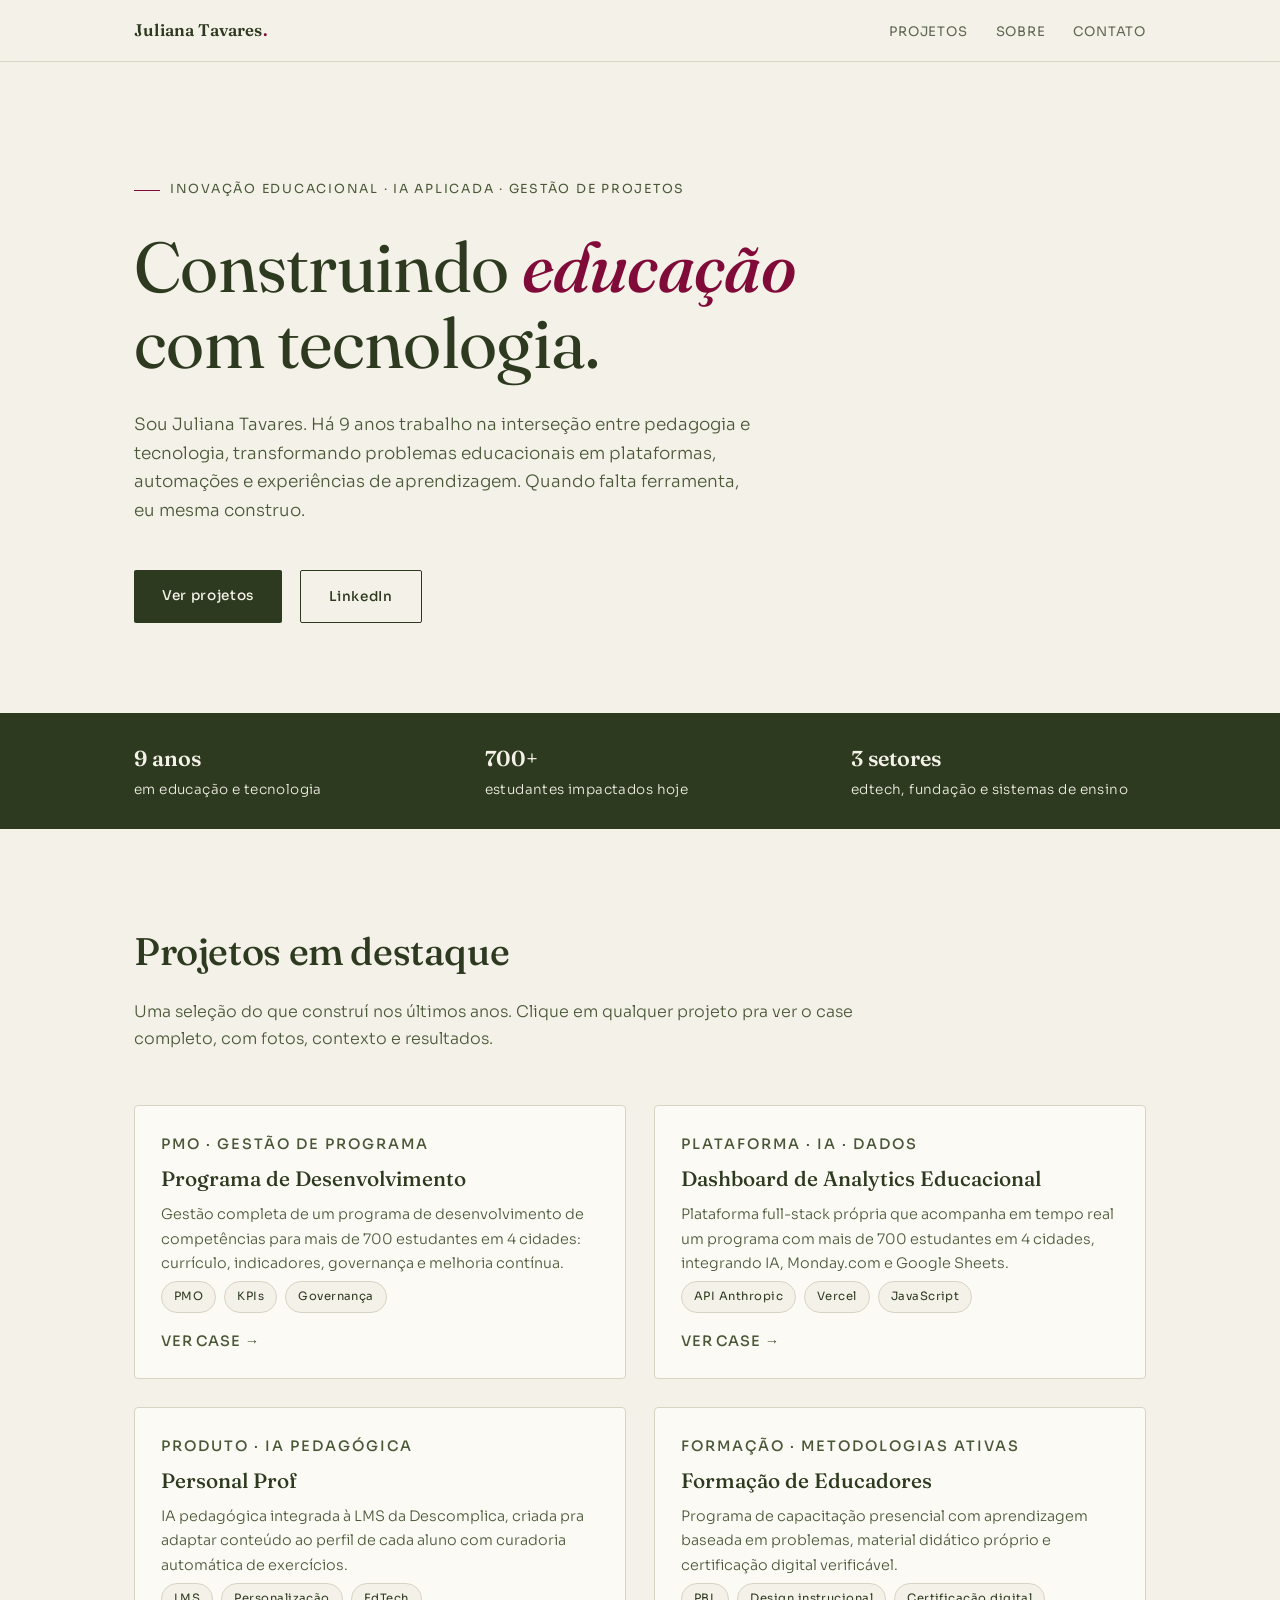
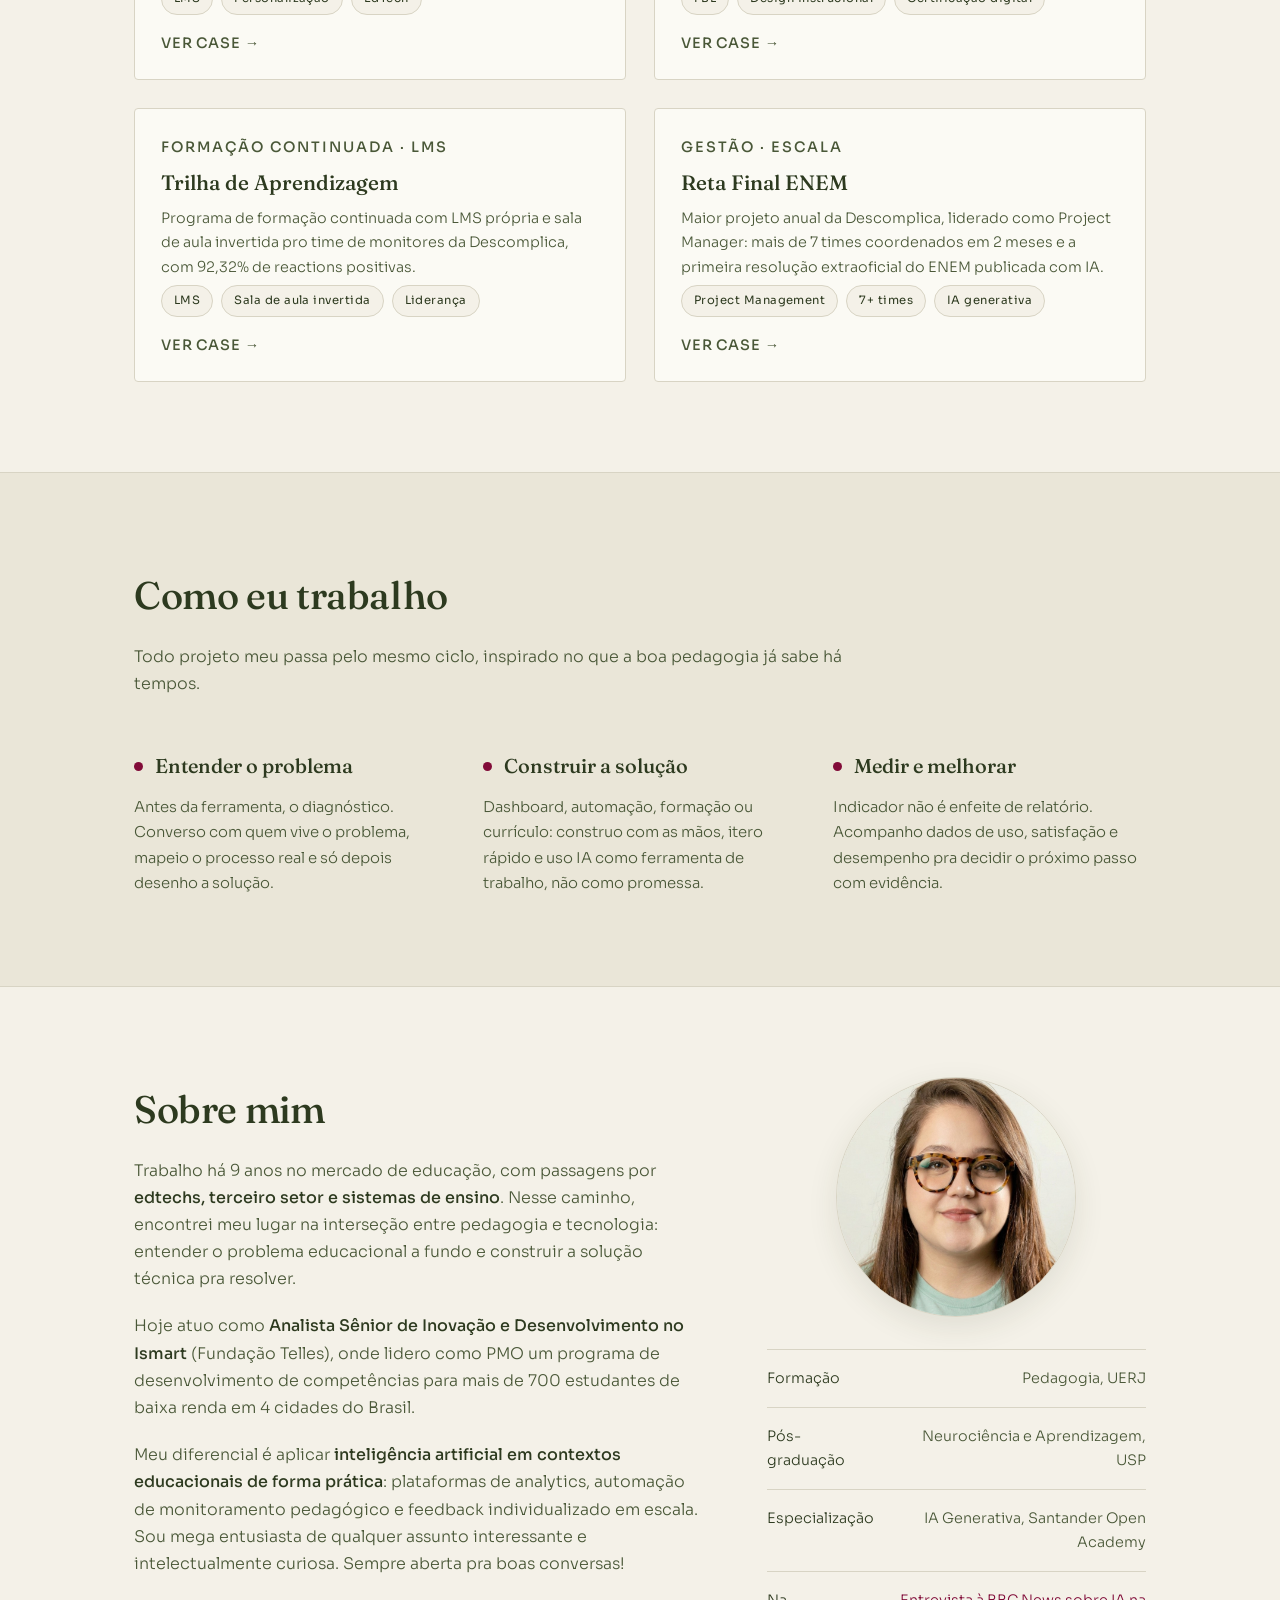
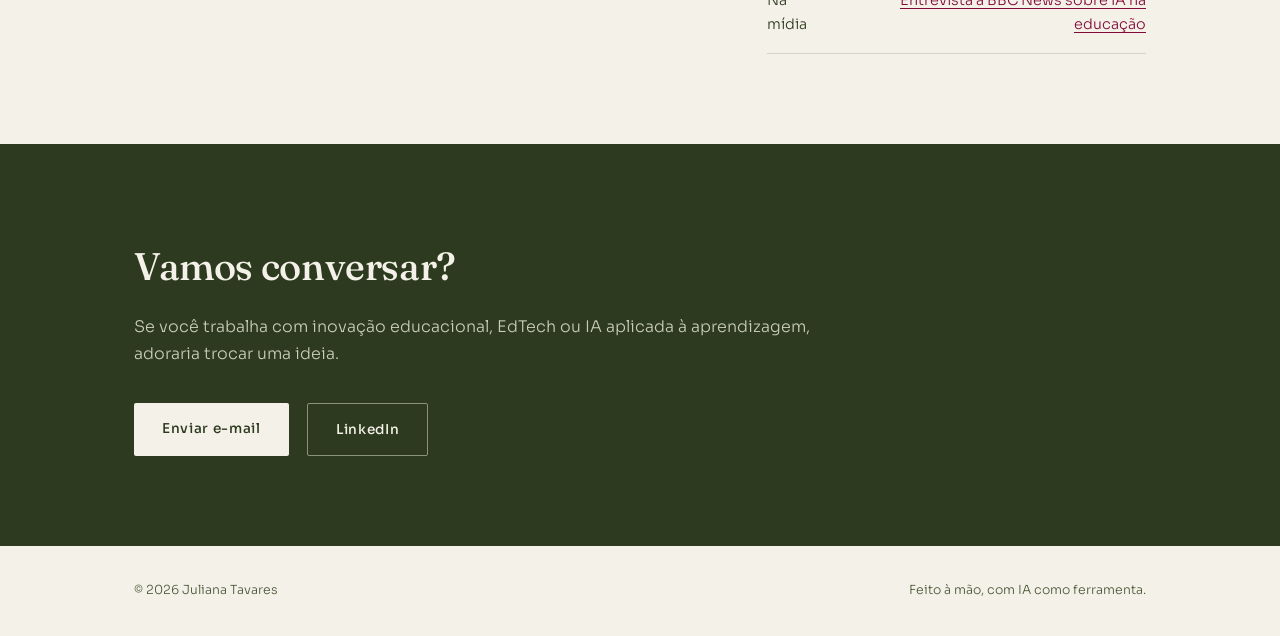
==== commit 8a9f749b: "Update index.html" ====
--- a/index.html
+++ b/index.html
@@ -175,5 +175,6 @@
   </div>
 </footer>
 
+<script src="script.js" defer></script>
 </body>
 </html>
--- a/styles.css
+++ b/styles.css
@@ -256,3 +256,24 @@
 
 /* ---------- FOTOS EM RETRATO ---------- */
 .foto-retrato{aspect-ratio:4/5}
+
+/* ---------- VÍDEO ---------- */
+.video-case{
+  display:block;
+  width:100%;max-width:320px;
+  border-radius:2px;
+  border:1px solid var(--linha);
+  padding:10px;background:var(--card);
+  box-shadow:0 6px 18px rgba(45,58,31,.08);
+  margin:28px 0 14px;
+}
+.video-case video{width:100%;display:block}
+
+/* ---------- EFEITOS (script.js) ---------- */
+.reveal{opacity:0;transform:translateY(22px);transition:opacity .7s ease, transform .7s ease}
+.reveal.visivel{opacity:1;transform:none}
+.barra-leitura{
+  position:fixed;top:0;left:0;height:3px;width:0;
+  background:var(--vinho);z-index:99;
+  transition:width .1s linear;
+}
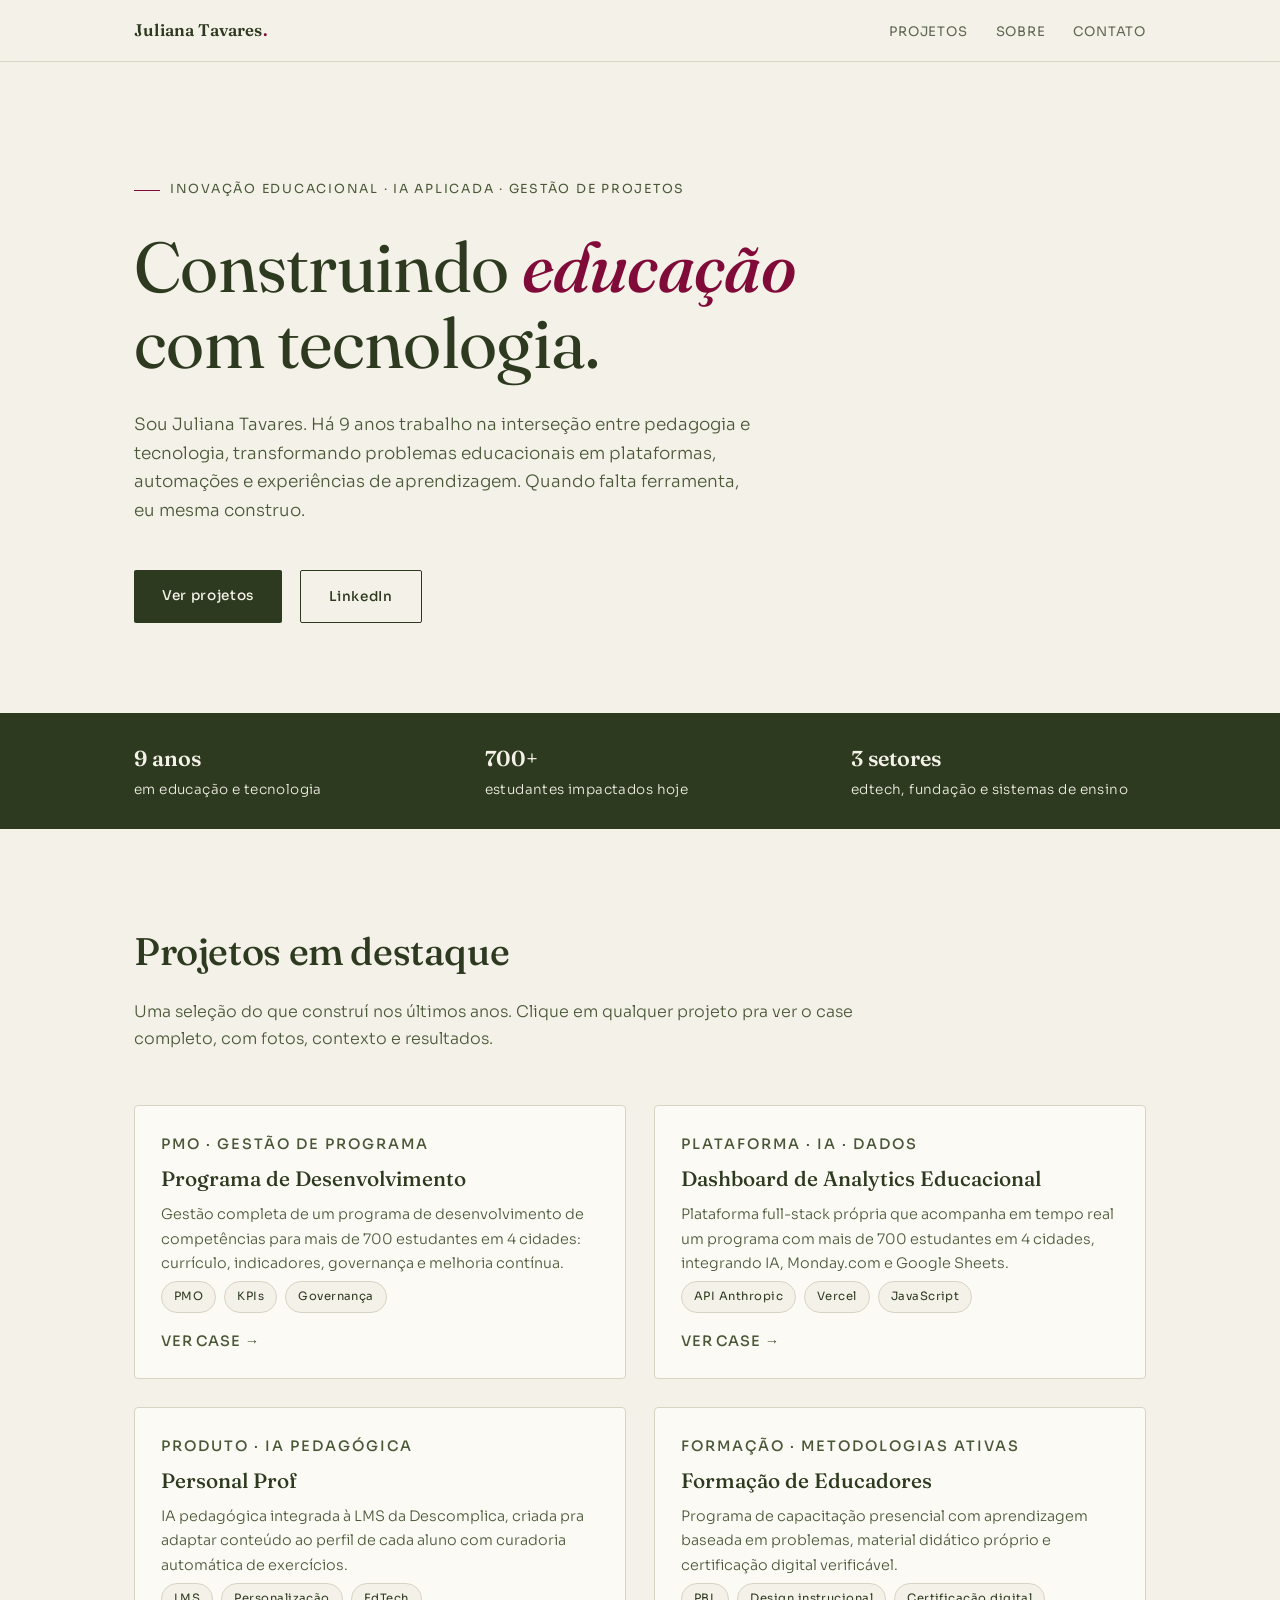
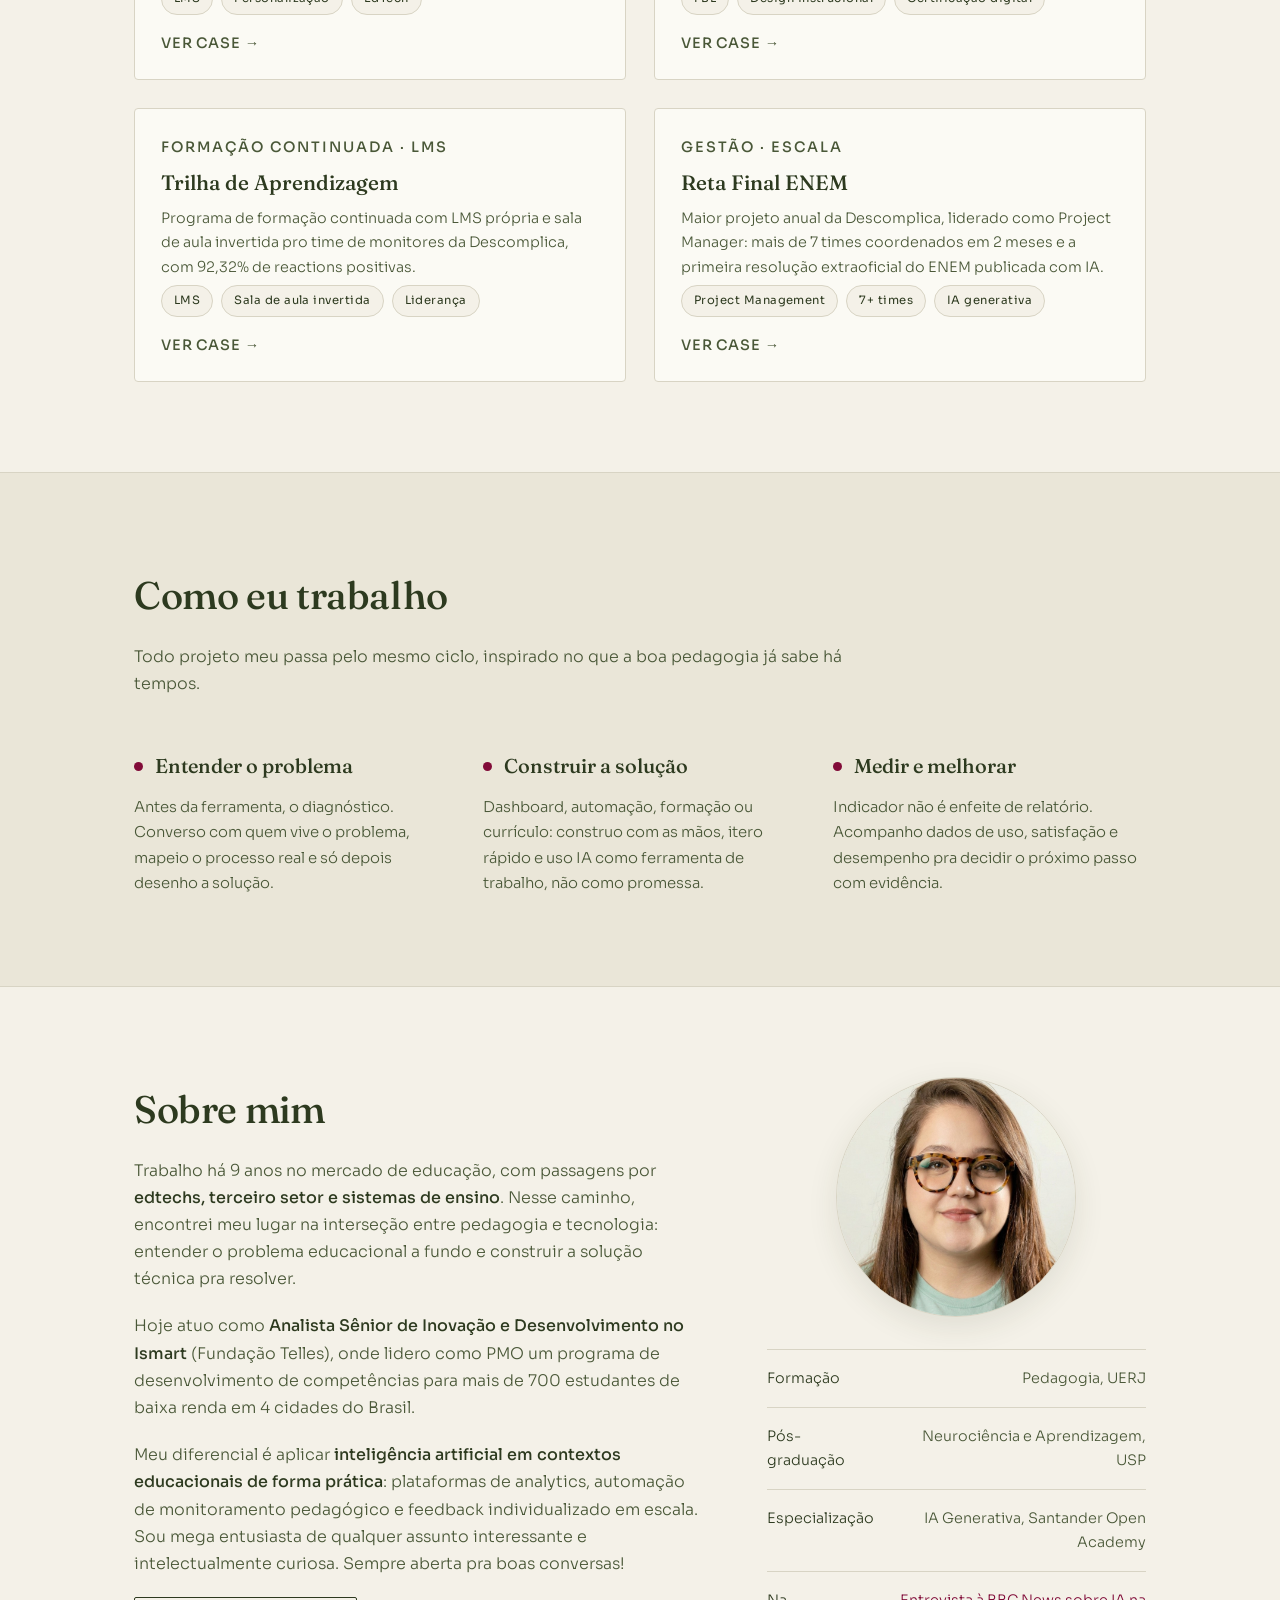
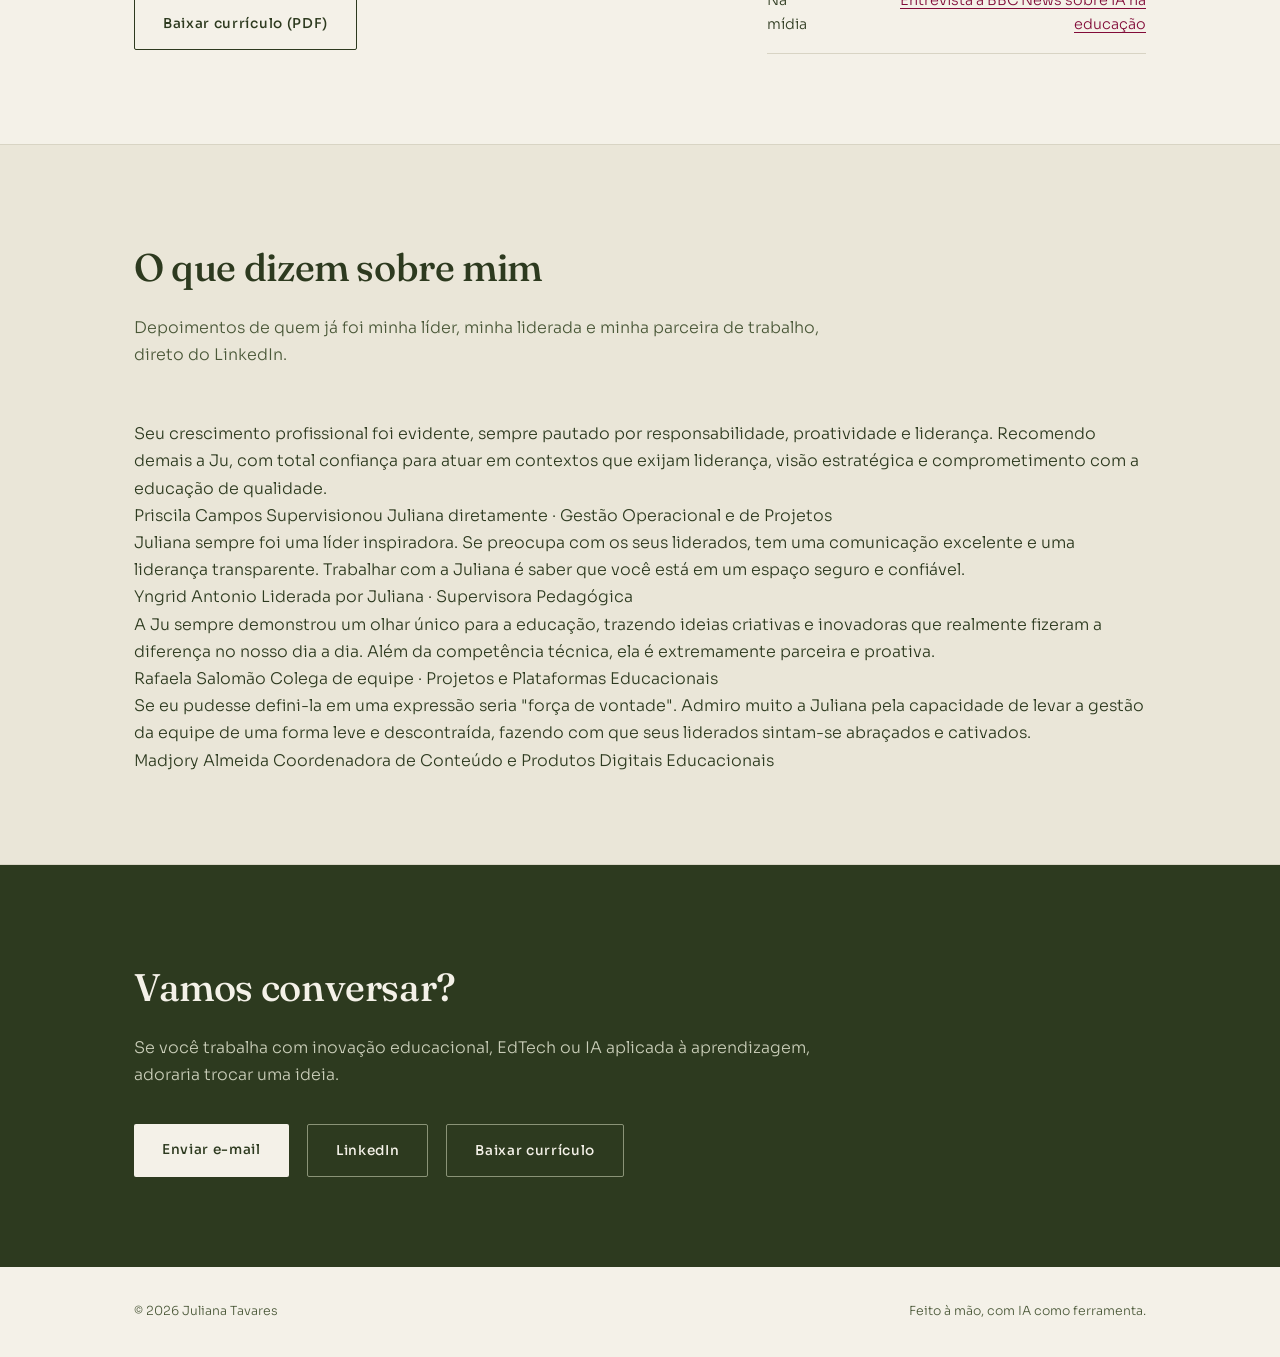
==== commit 60423907: "Update index.html" ====
--- a/index.html
+++ b/index.html
@@ -5,6 +5,14 @@
 <meta name="viewport" content="width=device-width, initial-scale=1.0">
 <title>Juliana Tavares · Construindo educação com tecnologia</title>
 <meta name="description" content="Portfólio de Juliana Tavares: inovação educacional, IA aplicada à educação, gestão de projetos e plataformas de aprendizagem.">
+<meta property="og:type" content="website">
+<meta property="og:url" content="https://juliana-tavares.vercel.app/index.html">
+<meta property="og:title" content="Juliana Tavares · Construindo educação com tecnologia">
+<meta property="og:description" content="Portfólio de Juliana Tavares: inovação educacional, IA aplicada à educação, gestão de projetos e plataformas de aprendizagem.">
+<meta property="og:image" content="https://juliana-tavares.vercel.app/og.png">
+<meta property="og:locale" content="pt_BR">
+<meta name="twitter:card" content="summary_large_image">
+<meta name="twitter:image" content="https://juliana-tavares.vercel.app/og.png">
 <link rel="preconnect" href="https://fonts.googleapis.com">
 <link rel="preconnect" href="https://fonts.gstatic.com" crossorigin>
 <link href="https://fonts.googleapis.com/css2?family=Fraunces:ital,opsz,wght@0,9..144,300..700;1,9..144,300..700&family=Sora:wght@300;400;500;600&display=swap" rel="stylesheet">
@@ -143,6 +151,7 @@
         <p>Trabalho há 9 anos no mercado de educação, com passagens por <strong>edtechs, terceiro setor e sistemas de ensino</strong>. Nesse caminho, encontrei meu lugar na interseção entre pedagogia e tecnologia: entender o problema educacional a fundo e construir a solução técnica pra resolver.</p>
         <p>Hoje atuo como <strong>Analista Sênior de Inovação e Desenvolvimento no Ismart</strong> (Fundação Telles), onde lidero como PMO um programa de desenvolvimento de competências para mais de 700 estudantes de baixa renda em 4 cidades do Brasil.</p>
         <p>Meu diferencial é aplicar <strong>inteligência artificial em contextos educacionais de forma prática</strong>: plataformas de analytics, automação de monitoramento pedagógico e feedback individualizado em escala. Sou mega entusiasta de qualquer assunto interessante e intelectualmente curiosa. Sempre aberta pra boas conversas!</p>
+        <a class="botao botao-borda botao-cv" href="curriculo-juliana-tavares.pdf" download>Baixar currículo (PDF)</a>
       </div>
       <div>
         <img class="sobre-foto" src="fotos/juliana.png" alt="Retrato de Juliana Tavares">
@@ -157,6 +166,35 @@
   </div>
 </section>
 
+<section class="ciclo" id="depoimentos">
+  <div class="wrap">
+    <h2 class="sec-titulo">O que dizem sobre mim</h2>
+    <p class="sec-sub">Depoimentos de quem já foi minha líder, minha liderada e minha parceira de trabalho, direto do LinkedIn.</p>
+    <div class="depoimentos-grid">
+      <div class="depo">
+        <blockquote>Seu crescimento profissional foi evidente, sempre pautado por responsabilidade, proatividade e liderança. Recomendo demais a Ju, com total confiança para atuar em contextos que exijam liderança, visão estratégica e comprometimento com a educação de qualidade.</blockquote>
+        <span class="depo-autor">Priscila Campos</span>
+        <span class="depo-cargo">Supervisionou Juliana diretamente · Gestão Operacional e de Projetos</span>
+      </div>
+      <div class="depo">
+        <blockquote>Juliana sempre foi uma líder inspiradora. Se preocupa com os seus liderados, tem uma comunicação excelente e uma liderança transparente. Trabalhar com a Juliana é saber que você está em um espaço seguro e confiável.</blockquote>
+        <span class="depo-autor">Yngrid Antonio</span>
+        <span class="depo-cargo">Liderada por Juliana · Supervisora Pedagógica</span>
+      </div>
+      <div class="depo">
+        <blockquote>A Ju sempre demonstrou um olhar único para a educação, trazendo ideias criativas e inovadoras que realmente fizeram a diferença no nosso dia a dia. Além da competência técnica, ela é extremamente parceira e proativa.</blockquote>
+        <span class="depo-autor">Rafaela Salomão</span>
+        <span class="depo-cargo">Colega de equipe · Projetos e Plataformas Educacionais</span>
+      </div>
+      <div class="depo">
+        <blockquote>Se eu pudesse defini-la em uma expressão seria "força de vontade". Admiro muito a Juliana pela capacidade de levar a gestão da equipe de uma forma leve e descontraída, fazendo com que seus liderados sintam-se abraçados e cativados.</blockquote>
+        <span class="depo-autor">Madjory Almeida</span>
+        <span class="depo-cargo">Coordenadora de Conteúdo e Produtos Digitais Educacionais</span>
+      </div>
+    </div>
+  </div>
+</section>
+
 <section class="contato" id="contato">
   <div class="wrap">
     <h2 class="sec-titulo">Vamos conversar?</h2>
@@ -164,6 +202,7 @@
     <div class="contato-links">
       <a class="botao botao-cheio" href="mailto:ju.gtsousa@gmail.com">Enviar e-mail</a>
       <a class="botao botao-borda" href="https://www.linkedin.com/in/julianasousax" target="_blank" rel="noopener">LinkedIn</a>
+      <a class="botao botao-borda" href="curriculo-juliana-tavares.pdf" download>Baixar currículo</a>
     </div>
   </div>
 </section>
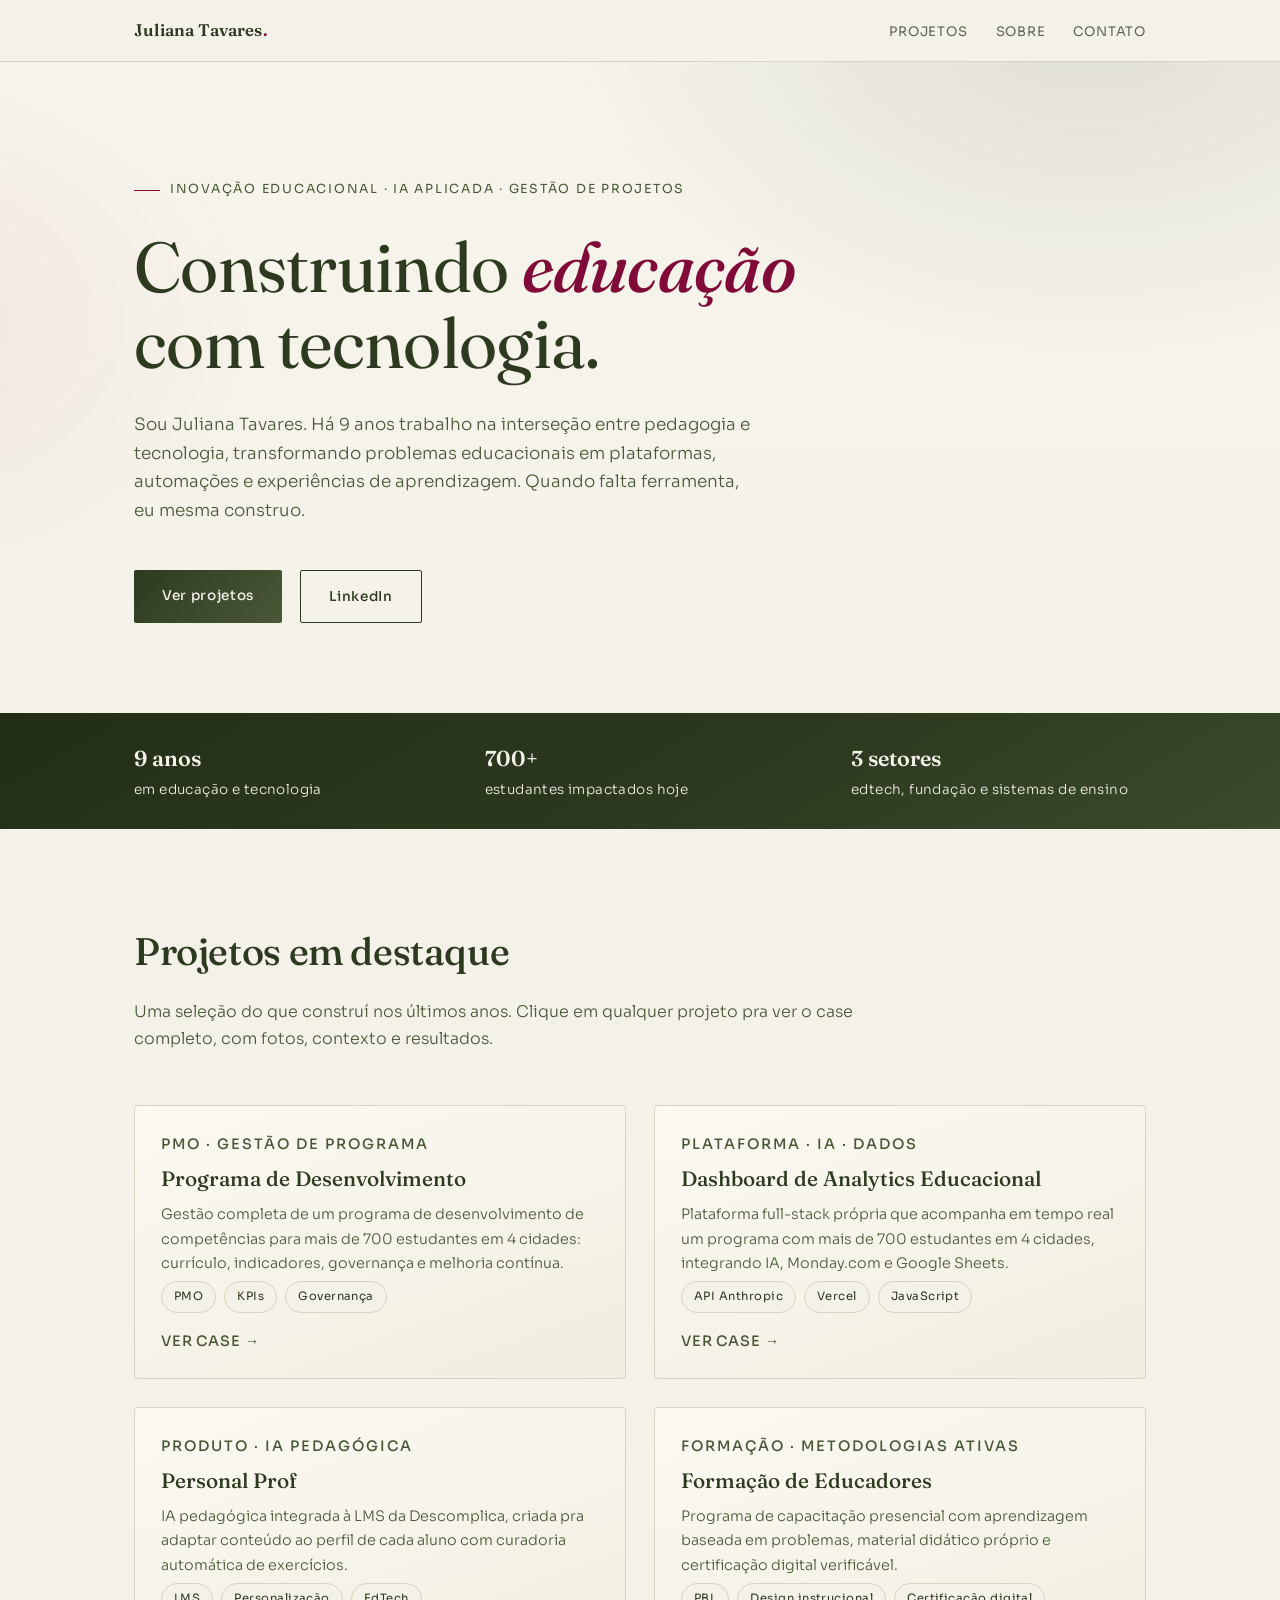
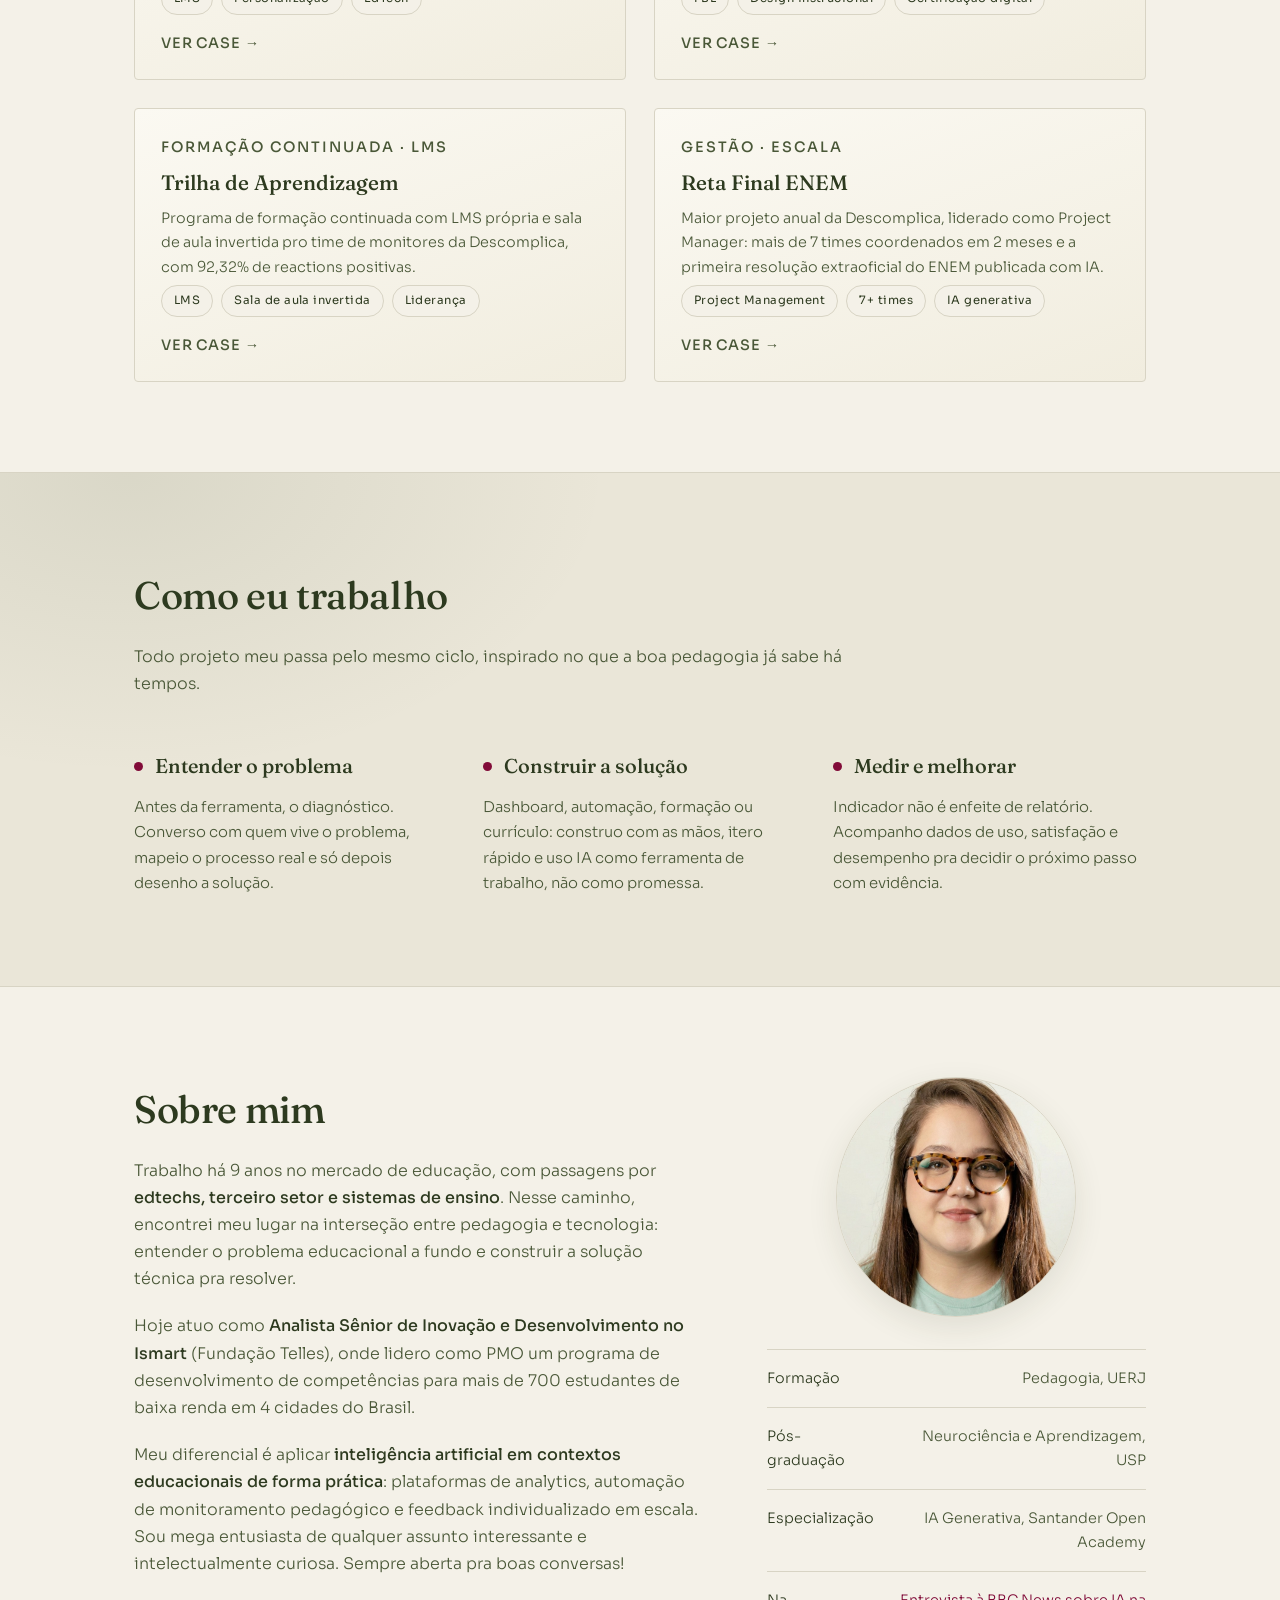
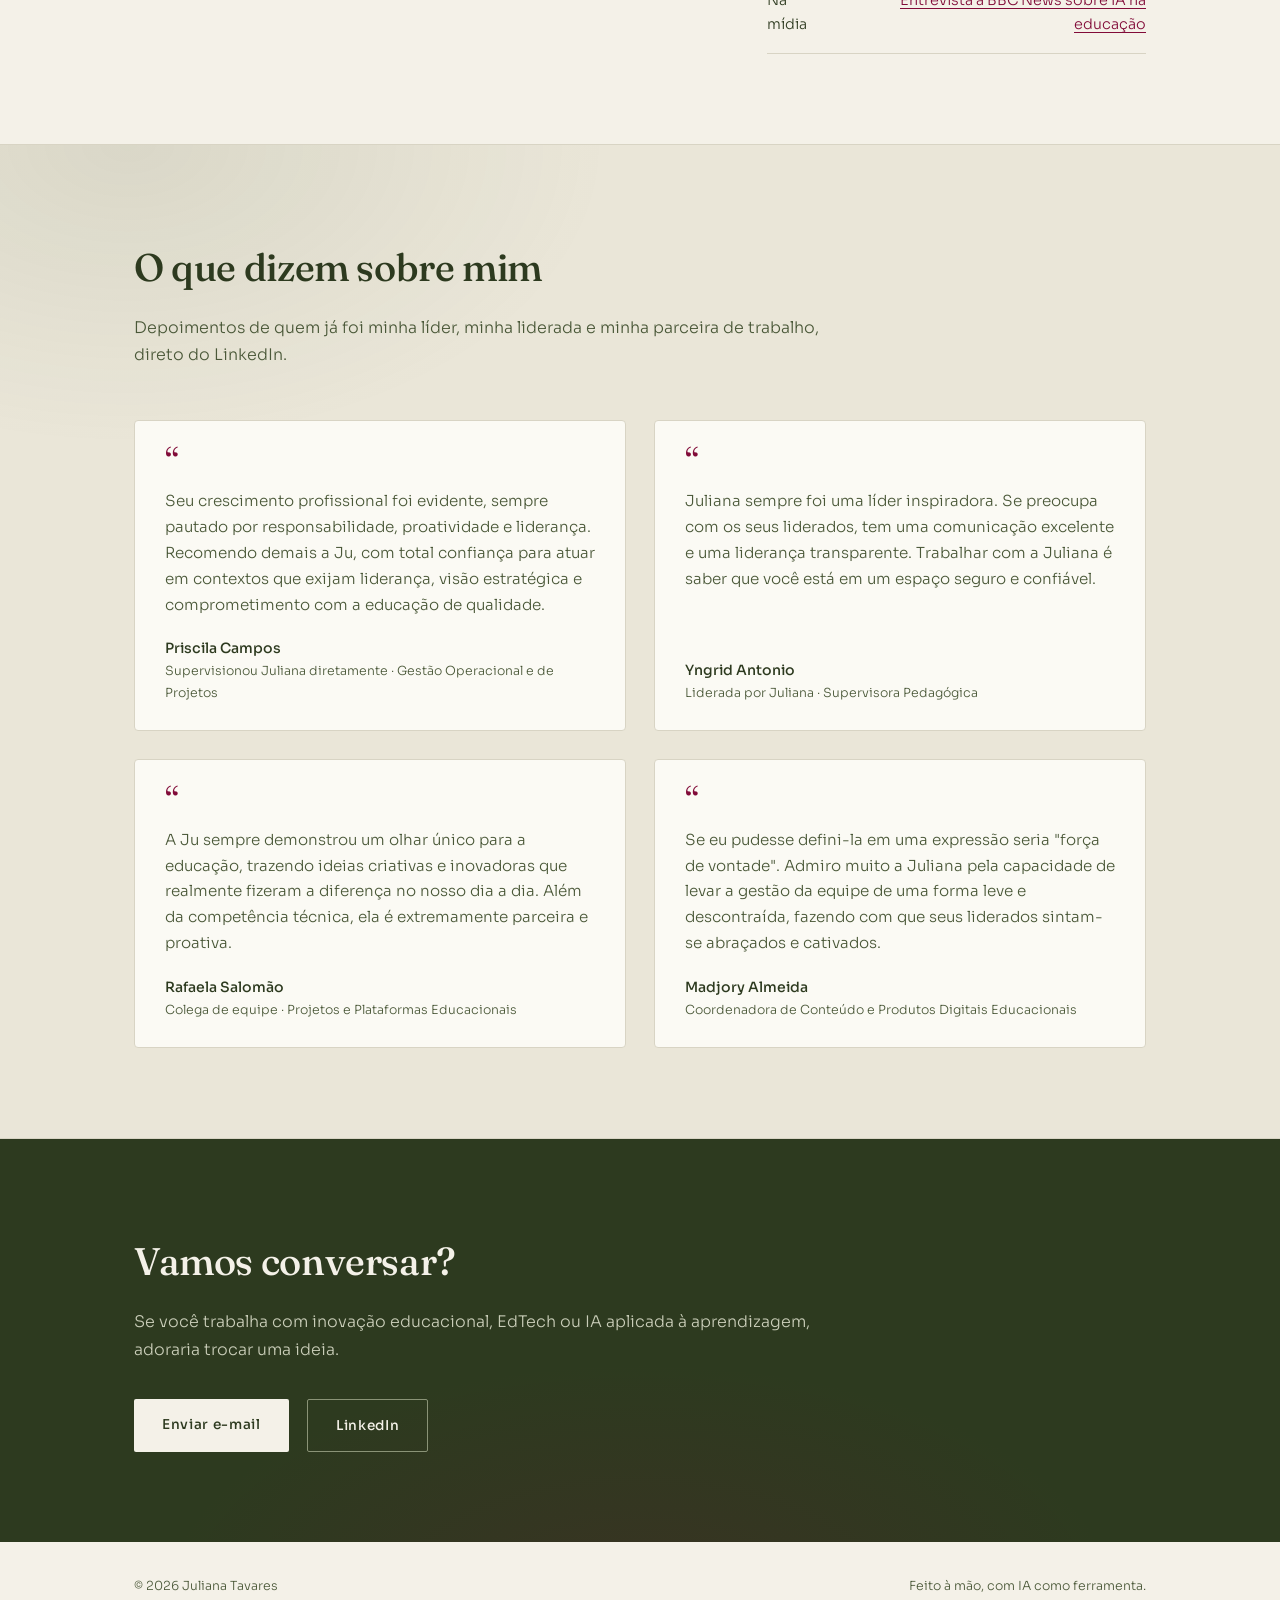
==== commit ee434ef1: "Update index.html" ====
--- a/index.html
+++ b/index.html
@@ -151,7 +151,6 @@
         <p>Trabalho há 9 anos no mercado de educação, com passagens por <strong>edtechs, terceiro setor e sistemas de ensino</strong>. Nesse caminho, encontrei meu lugar na interseção entre pedagogia e tecnologia: entender o problema educacional a fundo e construir a solução técnica pra resolver.</p>
         <p>Hoje atuo como <strong>Analista Sênior de Inovação e Desenvolvimento no Ismart</strong> (Fundação Telles), onde lidero como PMO um programa de desenvolvimento de competências para mais de 700 estudantes de baixa renda em 4 cidades do Brasil.</p>
         <p>Meu diferencial é aplicar <strong>inteligência artificial em contextos educacionais de forma prática</strong>: plataformas de analytics, automação de monitoramento pedagógico e feedback individualizado em escala. Sou mega entusiasta de qualquer assunto interessante e intelectualmente curiosa. Sempre aberta pra boas conversas!</p>
-        <a class="botao botao-borda botao-cv" href="curriculo-juliana-tavares.pdf" download>Baixar currículo (PDF)</a>
       </div>
       <div>
         <img class="sobre-foto" src="fotos/juliana.png" alt="Retrato de Juliana Tavares">
@@ -202,7 +201,6 @@
     <div class="contato-links">
       <a class="botao botao-cheio" href="mailto:ju.gtsousa@gmail.com">Enviar e-mail</a>
       <a class="botao botao-borda" href="https://www.linkedin.com/in/julianasousax" target="_blank" rel="noopener">LinkedIn</a>
-      <a class="botao botao-borda" href="curriculo-juliana-tavares.pdf" download>Baixar currículo</a>
     </div>
   </div>
 </section>
--- a/styles.css
+++ b/styles.css
@@ -42,8 +42,20 @@
 @media(max-width:640px){.nav-links{gap:16px}.nav-links a{font-size:.72rem}}
 
 /* ---------- HERO ---------- */
-header.hero{padding:110px 0 90px}
-header.hero-curto{padding:80px 0 60px}
+/* Luz da manhã: radiais suaves de verde (canto sup. direito) e vinho (esquerda) */
+header.hero{
+  padding:110px 0 90px;
+  background:
+    radial-gradient(900px 600px at 85% -10%, rgba(74,88,56,.14), transparent 60%),
+    radial-gradient(700px 500px at -10% 40%, rgba(129,11,56,.05), transparent 55%),
+    linear-gradient(180deg, #F7F4EB 0%, var(--creme) 100%);
+}
+header.hero-curto{
+  padding:80px 0 60px;
+  background:
+    radial-gradient(700px 400px at 85% -20%, rgba(74,88,56,.12), transparent 60%),
+    linear-gradient(180deg, #F7F4EB 0%, var(--creme) 100%);
+}
 .eyebrow{
   display:inline-flex;align-items:center;gap:10px;
   font-size:.78rem;letter-spacing:.14em;text-transform:uppercase;font-weight:400;
@@ -66,16 +78,20 @@
   display:inline-block;text-decoration:none;
   font-size:.85rem;font-weight:500;letter-spacing:.05em;
   padding:14px 28px;border-radius:2px;
-  transition:transform .18s ease, background .18s ease;
+  transition:transform .18s ease, background .18s ease, filter .18s ease;
 }
 .botao:hover{transform:translateY(-2px)}
-.botao-cheio{background:var(--musgo);color:var(--creme)}
-.botao-cheio:hover{background:#38471f}
+/* Degradê musgo → verde médio no botão principal */
+.botao-cheio{background:linear-gradient(135deg, var(--musgo) 0%, var(--musgo-medio) 100%);color:var(--creme)}
+.botao-cheio:hover{filter:brightness(1.12)}
 .botao-borda{border:1px solid var(--musgo);color:var(--musgo)}
 .botao-borda:hover{background:var(--creme-escuro)}
 
 /* ---------- FAIXA ---------- */
-.faixa{background:var(--musgo);color:var(--creme);padding:20px 0;overflow:hidden}
+.faixa{
+  background:linear-gradient(150deg, #232E17 0%, var(--musgo) 60%, #3B4A2B 100%);
+  color:var(--creme);padding:20px 0;overflow:hidden;
+}
 .faixa-itens{display:flex;flex-wrap:wrap;justify-content:space-between;max-width:1060px;margin:0 auto;padding:0 24px}
 .faixa-item{padding:8px 18px 8px 0;font-size:.85rem;letter-spacing:.03em}
 .faixa-item strong{font-family:'Fraunces',serif;font-weight:600;font-size:1.35rem;display:block;letter-spacing:0}
@@ -94,7 +110,7 @@
 @media(max-width:800px){.projetos{grid-template-columns:1fr}}
 a.projeto{text-decoration:none}
 .projeto{
-  background:var(--card);
+  background:linear-gradient(160deg, #FBF9F2 0%, #F1EDDF 100%);
   border:1px solid var(--linha);
   border-radius:4px;
   padding:26px 26px 24px;
@@ -182,7 +198,8 @@
 
 .resultados{display:grid;grid-template-columns:repeat(auto-fit,minmax(180px,1fr));gap:20px;margin-top:28px}
 .resultado{
-  background:var(--card);border:1px solid var(--linha);border-radius:4px;
+  background:linear-gradient(160deg, #FBF9F2 0%, #F1EDDF 100%);
+  border:1px solid var(--linha);border-radius:4px;
   padding:24px;
 }
 .resultado strong{
@@ -208,7 +225,13 @@
 .proximo .nome::after{content:" →";color:var(--vinho)}
 
 /* ---------- SOBRE / CONTATO / FOOTER ---------- */
-.ciclo{background:var(--creme-escuro);border-top:1px solid var(--linha);border-bottom:1px solid var(--linha)}
+/* Luz suave de verde no canto sup. esquerdo do ciclo */
+.ciclo{
+  background:
+    radial-gradient(800px 500px at 10% 0%, rgba(74,88,56,.10), transparent 60%),
+    var(--creme-escuro);
+  border-top:1px solid var(--linha);border-bottom:1px solid var(--linha);
+}
 .ciclo-grid{display:grid;grid-template-columns:1fr 1fr 1fr;gap:36px}
 @media(max-width:800px){.ciclo-grid{grid-template-columns:1fr}}
 .ciclo-item h3{
@@ -233,12 +256,18 @@
 .sobre-lista li span:last-child{color:var(--musgo-medio);text-align:right}
 .sobre-lista a{color:var(--vinho);text-decoration-thickness:1px;text-underline-offset:3px}
 
-.contato{background:var(--musgo);color:var(--creme)}
+/* Brilho de vinho subindo do rodapé */
+.contato{
+  background:
+    radial-gradient(800px 400px at 50% 115%, rgba(129,11,56,.14), transparent 60%),
+    var(--musgo);
+  color:var(--creme);
+}
 .contato .sec-titulo{color:var(--creme)}
 .contato .sec-sub{color:#C9CDB8;margin-bottom:36px}
 .contato-links{display:flex;gap:18px;flex-wrap:wrap}
 .contato .botao-cheio{background:var(--creme);color:var(--musgo)}
-.contato .botao-cheio:hover{background:#fff}
+.contato .botao-cheio:hover{background:#fff;filter:none}
 .contato .botao-borda{border-color:#8A9377;color:var(--creme)}
 .contato .botao-borda:hover{background:rgba(244,241,232,.08)}
 
@@ -274,6 +303,40 @@
 .reveal.visivel{opacity:1;transform:none}
 .barra-leitura{
   position:fixed;top:0;left:0;height:3px;width:0;
-  background:var(--vinho);z-index:99;
+  background:linear-gradient(90deg, var(--musgo), var(--vinho));z-index:99;
   transition:width .1s linear;
 }
+
+/* ---------- DEPOIMENTOS ---------- */
+.depoimentos-grid{display:grid;grid-template-columns:1fr 1fr;gap:28px}
+@media(max-width:800px){.depoimentos-grid{grid-template-columns:1fr}}
+.depo{
+  background:var(--card);border:1px solid var(--linha);border-radius:4px;
+  padding:30px 30px 26px;display:flex;flex-direction:column;
+}
+.depo blockquote{
+  font-size:.95rem;color:var(--musgo-medio);flex-grow:1;
+  border:none;margin:0 0 20px;
+}
+.depo blockquote::before{
+  content:"\201C";display:block;
+  font-family:'Fraunces',serif;font-size:2.6rem;line-height:.6;
+  color:var(--vinho);margin-bottom:12px;
+}
+.depo-autor{font-size:.88rem;font-weight:500}
+.depo-cargo{font-size:.78rem;color:var(--musgo-medio)}
+
+/* ---------- TRAJETÓRIA ---------- */
+.trajetoria{list-style:none;border-left:2px solid var(--linha);margin-left:8px;padding-left:0}
+.trajetoria li{position:relative;padding:0 0 34px 32px}
+.trajetoria li:last-child{padding-bottom:4px}
+.trajetoria li::before{
+  content:"";position:absolute;left:-7px;top:6px;
+  width:12px;height:12px;border-radius:50%;
+  background:var(--creme);border:3px solid var(--vinho);
+}
+.trajetoria .ano{
+  font-family:'Fraunces',serif;font-weight:600;font-size:1.15rem;display:block;
+}
+.trajetoria .fato{font-size:.92rem;color:var(--musgo-medio)}
+.botao-cv{margin-top:10px}
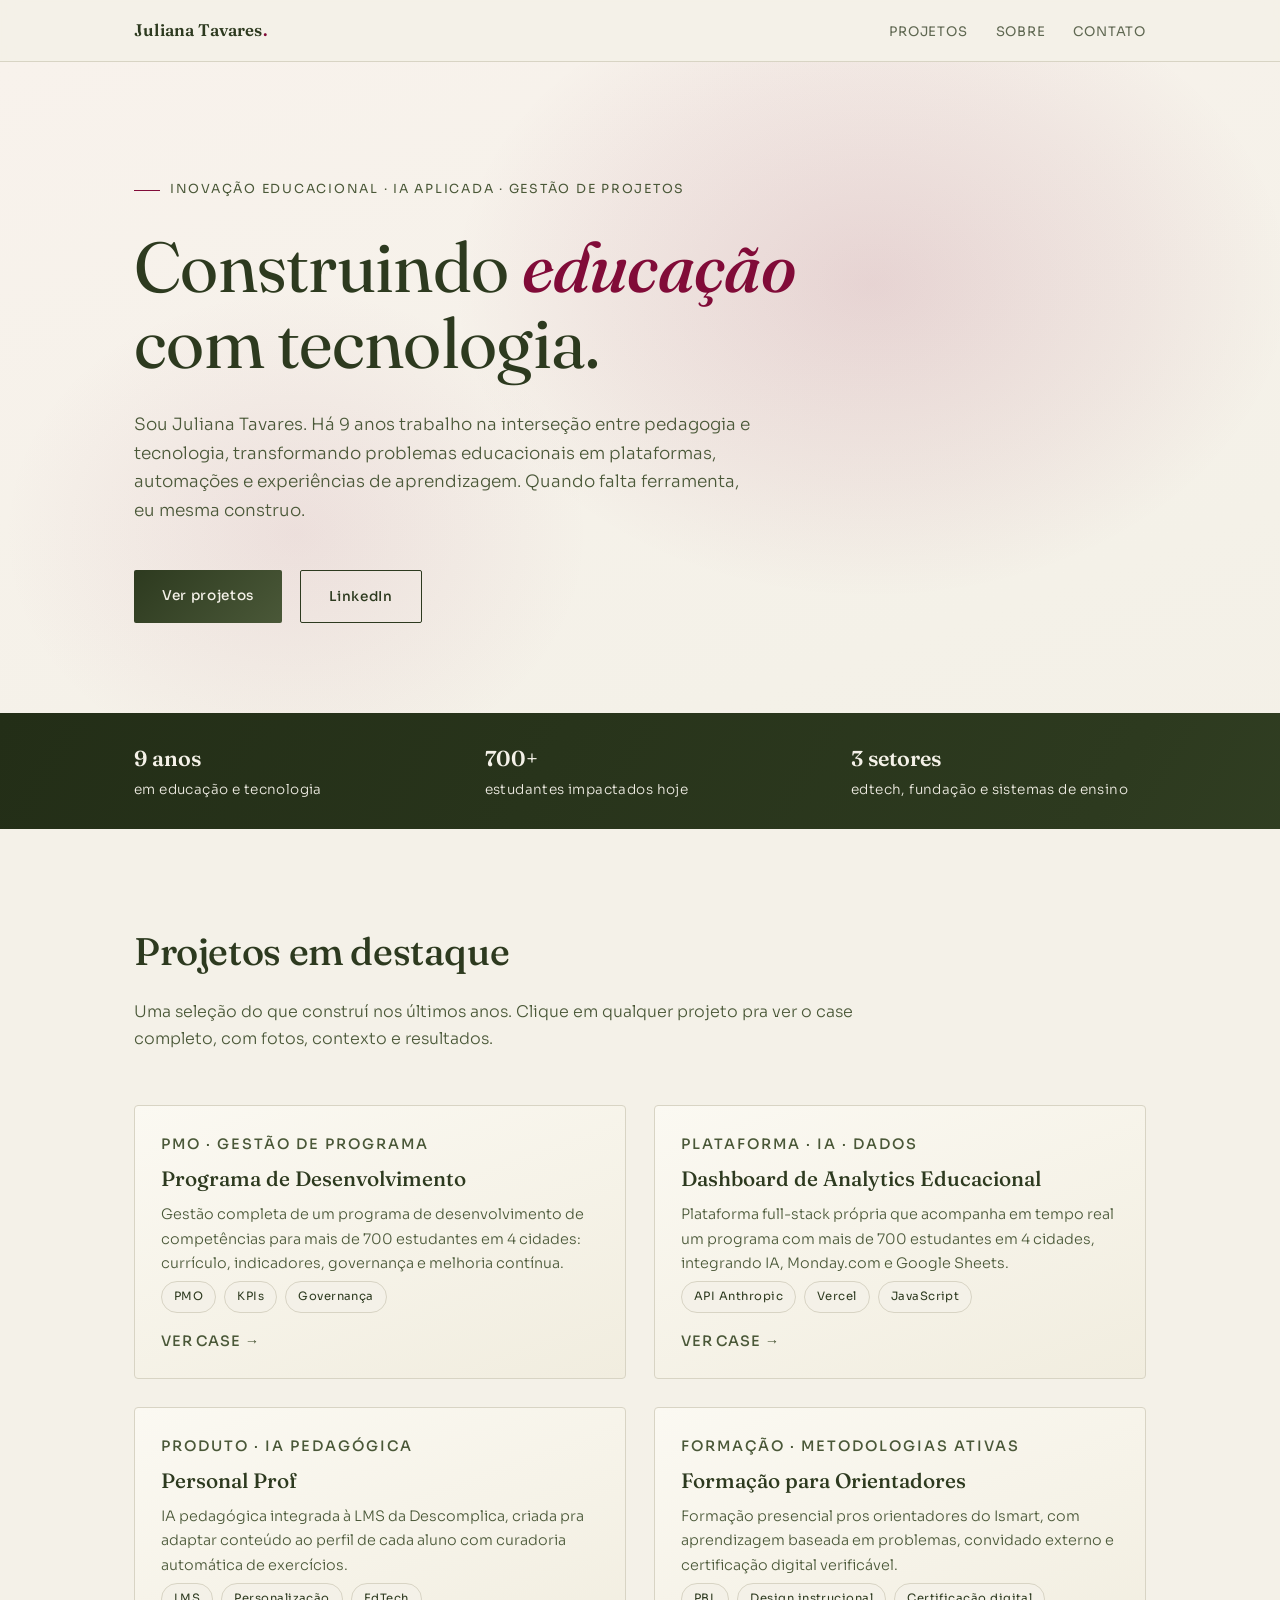
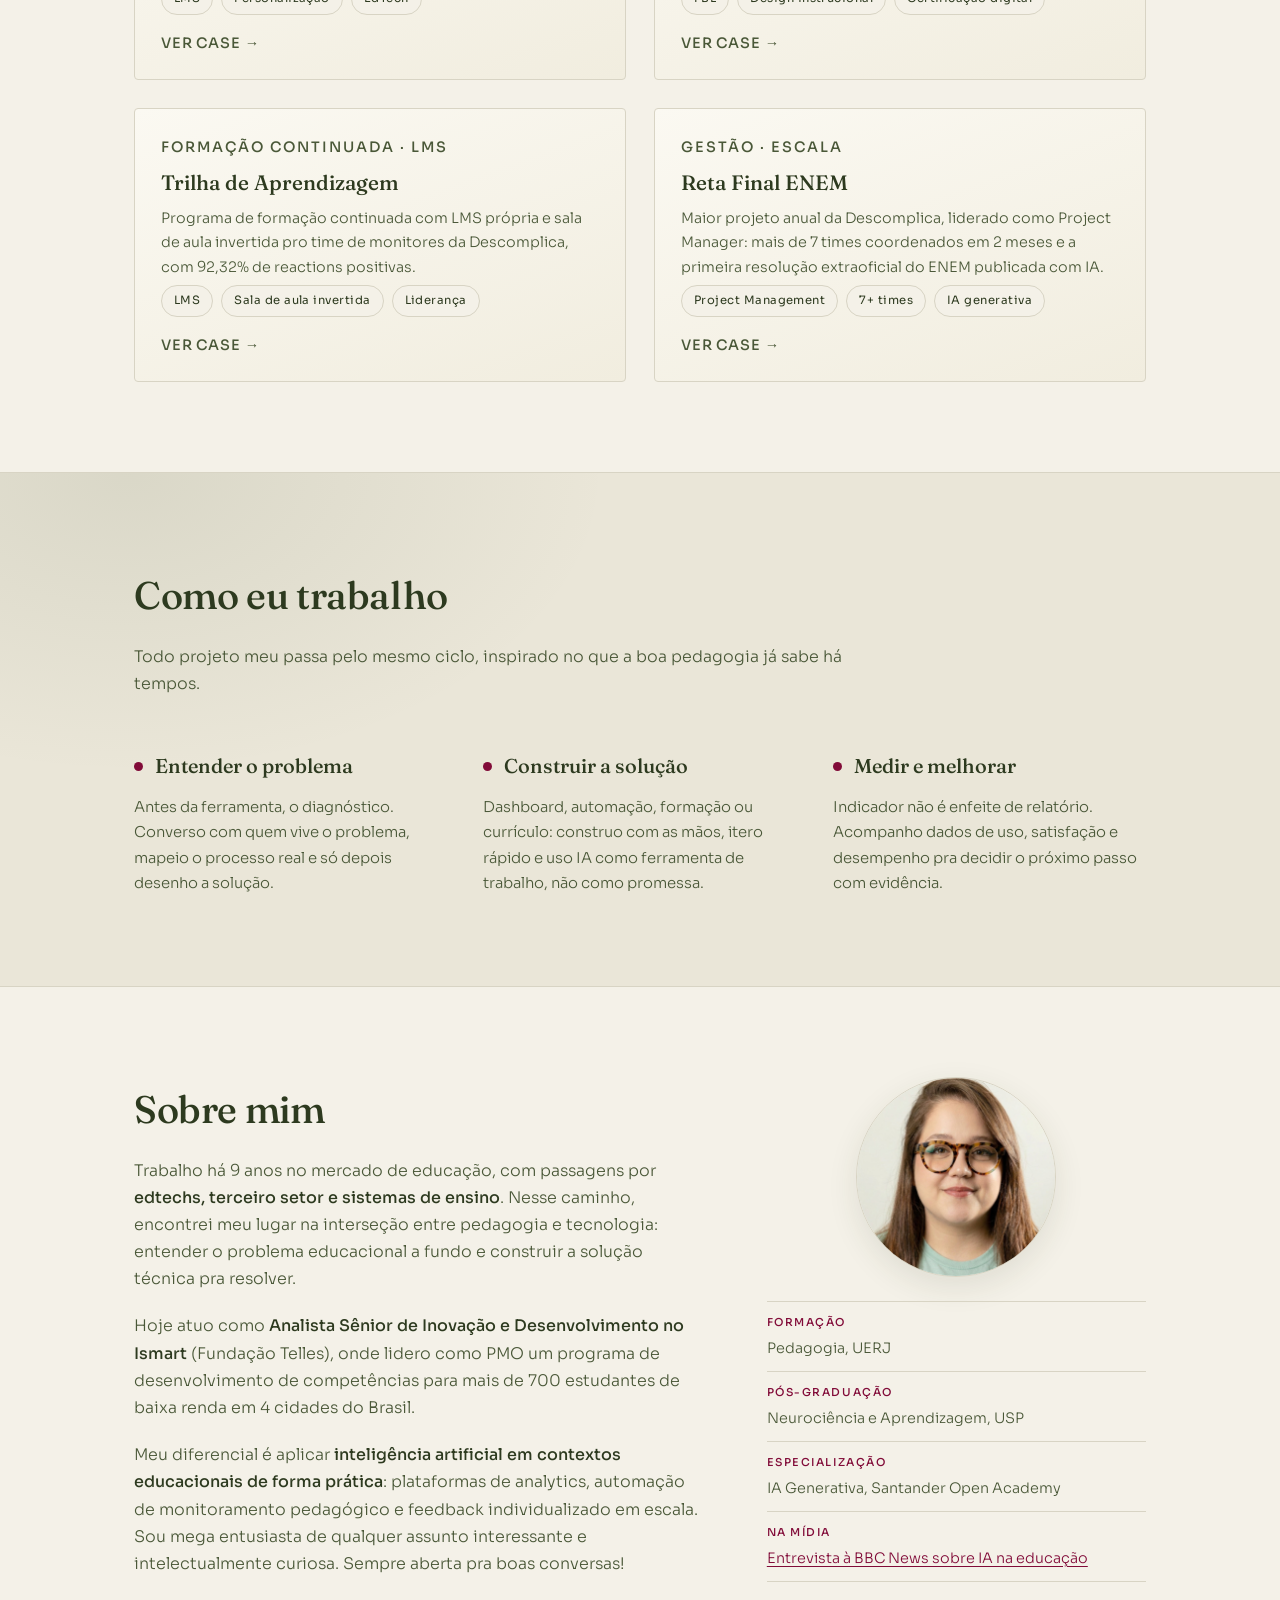
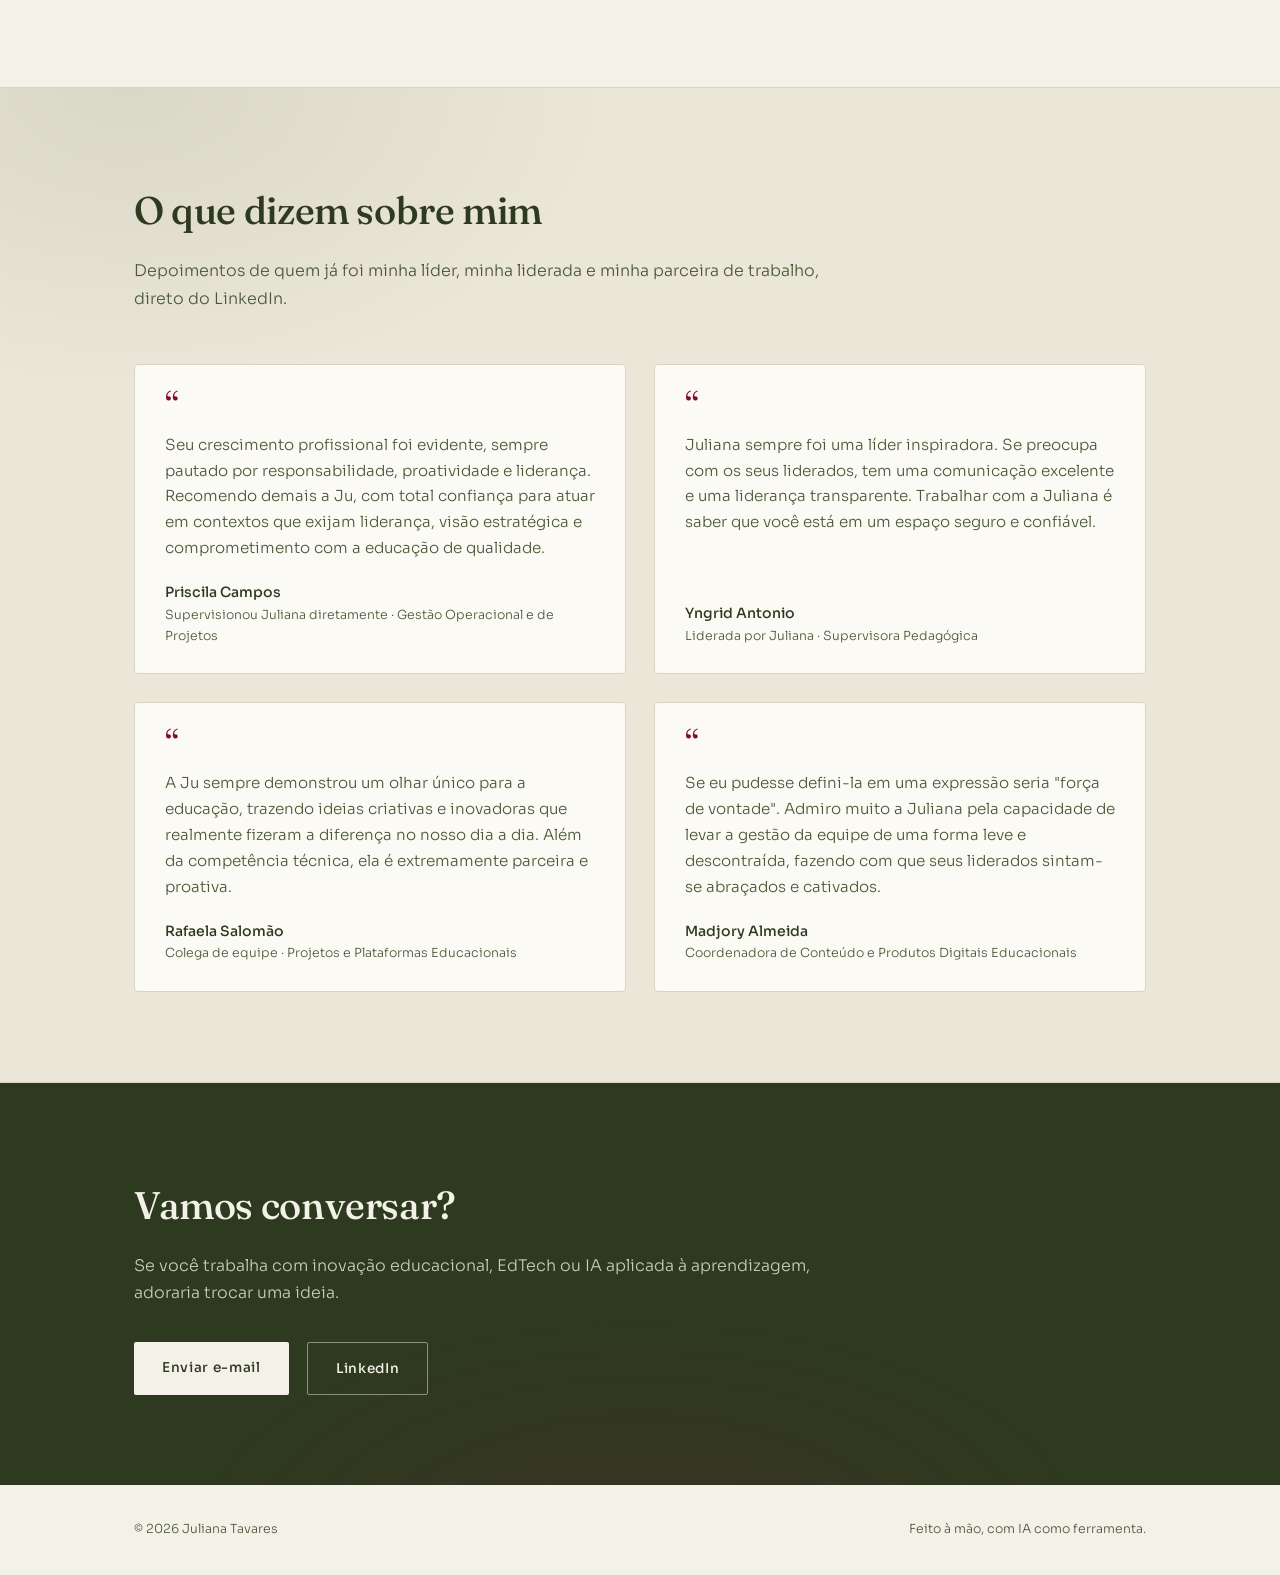
==== commit 928c0361: "Update index.html" ====
--- a/index.html
+++ b/index.html
@@ -90,8 +90,8 @@
 
       <a class="projeto" href="projeto-formacao.html">
         <p class="projeto-tag">Formação · Metodologias ativas</p>
-        <h3>Formação de Educadores</h3>
-        <p>Programa de capacitação presencial com aprendizagem baseada em problemas, material didático próprio e certificação digital verificável.</p>
+        <h3>Formação para Orientadores</h3>
+        <p>Formação presencial pros orientadores do Ismart, com aprendizagem baseada em problemas, convidado externo e certificação digital verificável.</p>
         <div class="projeto-meta">
           <span class="chip">PBL</span><span class="chip">Design instrucional</span><span class="chip">Certificação digital</span>
         </div>
--- a/styles.css
+++ b/styles.css
@@ -45,16 +45,42 @@
 /* Luz da manhã: radiais suaves de verde (canto sup. direito) e vinho (esquerda) */
 header.hero{
   padding:110px 0 90px;
-  background:
-    radial-gradient(900px 600px at 85% -10%, rgba(74,88,56,.14), transparent 60%),
-    radial-gradient(700px 500px at -10% 40%, rgba(129,11,56,.05), transparent 55%),
-    linear-gradient(180deg, #F7F4EB 0%, var(--creme) 100%);
-}
-header.hero-curto{
-  padding:80px 0 60px;
-  background:
-    radial-gradient(700px 400px at 85% -20%, rgba(74,88,56,.12), transparent 60%),
-    linear-gradient(180deg, #F7F4EB 0%, var(--creme) 100%);
+  background:linear-gradient(160deg, #F8F2EC 0%, var(--creme) 45%, #F3EDE4 100%);
+  background-size:180% 180%;
+  animation:respira-fundo 12s ease-in-out infinite alternate;
+  position:relative;overflow:hidden;
+}
+header.hero-curto{padding:80px 0 60px}
+header.hero::before{
+  content:"";position:absolute;pointer-events:none;
+  width:1200px;height:900px;right:-15%;top:-35%;
+  background:radial-gradient(closest-side, rgba(129,11,56,.13), rgba(129,11,56,.05) 45%, transparent 70%);
+  animation:orbita-bordo 40s linear infinite;
+}
+header.hero::after{
+  content:"";position:absolute;pointer-events:none;
+  width:900px;height:750px;left:-12%;top:15%;
+  background:radial-gradient(closest-side, rgba(163,77,110,.11), transparent 65%);
+  animation:orbita-rose 50s linear infinite;
+}
+header.hero .wrap{position:relative;z-index:1}
+@keyframes respira-fundo{
+  from{background-position:0% 0%}
+  to{background-position:100% 100%}
+}
+@keyframes orbita-bordo{
+  0%{transform:translate(0,0) scale(1)}
+  25%{transform:translate(-320px,140px) scale(1.12)}
+  50%{transform:translate(-500px,-20px) scale(1.18)}
+  75%{transform:translate(-200px,-140px) scale(1.08)}
+  100%{transform:translate(0,0) scale(1)}
+}
+@keyframes orbita-rose{
+  0%{transform:translate(0,0) scale(1)}
+  25%{transform:translate(260px,-120px) scale(1.08)}
+  50%{transform:translate(420px,40px) scale(1.14)}
+  75%{transform:translate(180px,150px) scale(1.05)}
+  100%{transform:translate(0,0) scale(1)}
 }
 .eyebrow{
   display:inline-flex;align-items:center;gap:10px;
@@ -89,8 +115,14 @@
 
 /* ---------- FAIXA ---------- */
 .faixa{
-  background:linear-gradient(150deg, #232E17 0%, var(--musgo) 60%, #3B4A2B 100%);
+  background:linear-gradient(120deg, #232E17 0%, var(--musgo) 40%, #3B4A2B 70%, var(--musgo) 100%);
+  background-size:220% 100%;
+  animation:desliza-faixa 22s ease-in-out infinite alternate;
   color:var(--creme);padding:20px 0;overflow:hidden;
+}
+@keyframes desliza-faixa{
+  from{background-position:0% 50%}
+  to{background-position:100% 50%}
 }
 .faixa-itens{display:flex;flex-wrap:wrap;justify-content:space-between;max-width:1060px;margin:0 auto;padding:0 24px}
 .faixa-item{padding:8px 18px 8px 0;font-size:.85rem;letter-spacing:.03em}
@@ -250,10 +282,14 @@
 .sobre-texto p strong{color:var(--musgo);font-weight:500}
 .sobre-lista{list-style:none;border-top:1px solid var(--linha)}
 .sobre-lista li{
-  padding:16px 0;border-bottom:1px solid var(--linha);
-  font-size:.9rem;display:flex;justify-content:space-between;gap:16px;
-}
-.sobre-lista li span:last-child{color:var(--musgo-medio);text-align:right}
+  padding:11px 0;border-bottom:1px solid var(--linha);
+  font-size:.9rem;
+}
+.sobre-lista li span:first-child{
+  display:block;font-size:.68rem;letter-spacing:.14em;text-transform:uppercase;
+  color:var(--vinho);font-weight:500;margin-bottom:4px;
+}
+.sobre-lista li span:last-child{display:block;color:var(--musgo-medio)}
 .sobre-lista a{color:var(--vinho);text-decoration-thickness:1px;text-underline-offset:3px}
 
 /* Brilho de vinho subindo do rodapé */
@@ -276,10 +312,10 @@
 
 /* ---------- FOTO SOBRE ---------- */
 .sobre-foto{
-  width:240px;height:240px;
+  width:200px;height:200px;
   object-fit:cover;object-position:center 20%;
   border-radius:50%;border:1px solid var(--linha);
-  margin:0 auto 32px;display:block;
+  margin:0 auto 24px;display:block;
   box-shadow:0 10px 30px rgba(45,58,31,.10);
 }
 
